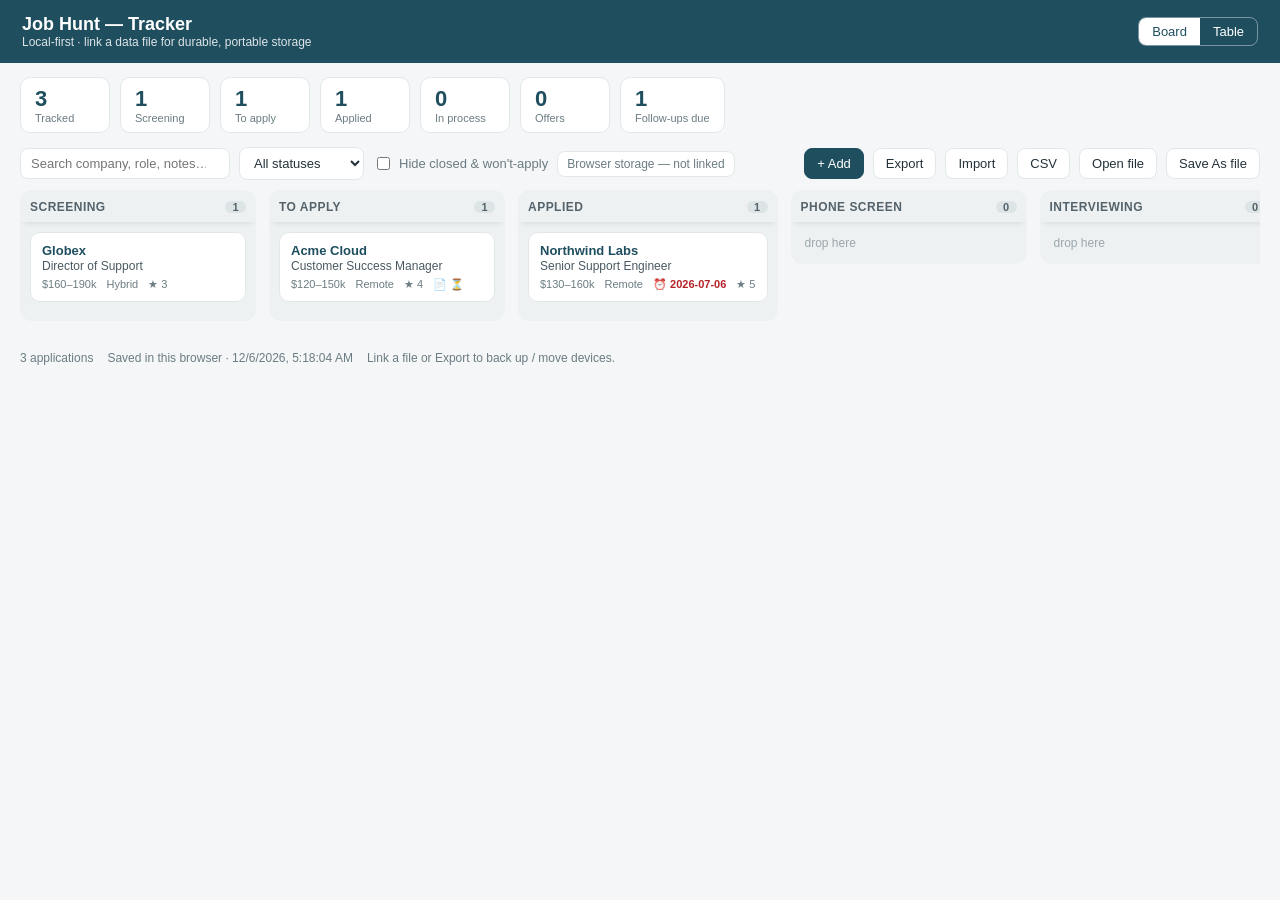
==== app/index.html @ d4dd0da6 "Job Hunt HQ v0.1.4 — local-first job-hunt system for Claude Cowork Tracker app (kanban board + local" ====
<!DOCTYPE html>
<html lang="en">
<head>
<meta charset="UTF-8">
<meta name="viewport" content="width=device-width, initial-scale=1.0">
<title>Job Hunt — Tracker</title>
<style>
:root{
  --ink:#1F4E5F;--ink2:#2c7a93;--bg:#f4f6f7;--card:#fff;--line:#e2e8ea;
  --muted:#6b7c82;--text:#23323a;--gold:#c79a3a;
}
*{box-sizing:border-box}
body{margin:0;font-family:-apple-system,BlinkMacSystemFont,"Segoe UI",Arial,sans-serif;background:var(--bg);color:var(--text)}
header{background:var(--ink);color:#fff;padding:14px 22px;display:flex;justify-content:space-between;align-items:center;flex-wrap:wrap;gap:10px}
header h1{margin:0;font-size:18px}
header .sub{opacity:.85;font-size:12px}
.seg{display:inline-flex;border:1px solid rgba(255,255,255,.4);border-radius:8px;overflow:hidden}
.seg button{border:0;background:transparent;color:#fff;padding:6px 13px;font-size:13px;cursor:pointer}
.seg button.on{background:#fff;color:var(--ink)}
.wrap{padding:14px 20px 60px}
.kpis{display:flex;gap:10px;flex-wrap:wrap;margin-bottom:14px}
.kpi{background:var(--card);border:1px solid var(--line);border-radius:10px;padding:8px 14px;min-width:90px}
.kpi .n{font-size:22px;font-weight:700;color:var(--ink)} .kpi .l{font-size:11px;color:var(--muted)}
.controls{display:flex;gap:9px;flex-wrap:wrap;align-items:center;margin-bottom:10px}
.controls input,.controls select{padding:7px 10px;border:1px solid var(--line);border-radius:8px;font-size:13px;background:#fff;color:var(--text)}
.controls input[type=search]{min-width:210px}
.btn{padding:7px 12px;border:1px solid var(--line);border-radius:8px;background:#fff;color:var(--text);font-size:13px;cursor:pointer}
.btn:hover{border-color:var(--ink2);color:var(--ink2)}
.btn.primary{background:var(--ink);border-color:var(--ink);color:#fff}
.btn.primary:hover{background:var(--ink2);color:#fff}
.chk{font-size:13px;color:var(--muted);display:flex;align-items:center;gap:6px;cursor:pointer}
.spacer{flex:1}


 

.board{display:flex;gap:13px;overflow-x:auto;padding-bottom:8px;align-items:flex-start}
.col{background:#eef1f2;border-radius:12px;padding:10px;min-width:236px;max-width:260px;flex:0 0 auto;max-height:74vh;overflow-y:auto;transition:background .12s}
.col.over{background:#d7e6ec;outline:2px dashed var(--ink2)}
.col h2{margin:-10px -10px 10px;padding:10px 10px 8px;font-size:12px;text-transform:uppercase;letter-spacing:.04em;color:#54636b;display:flex;justify-content:space-between;align-items:center;position:sticky;top:-10px;z-index:5;background:inherit;border-radius:12px 12px 0 0;box-shadow:0 4px 6px -4px rgba(20,30,35,.15)}
.col h2 .ct{background:#dde4e6;border-radius:10px;padding:0 7px;font-size:11px}
.cardx{background:#fff;border:1px solid var(--line);border-radius:10px;margin-bottom:9px;overflow:hidden;cursor:grab}
.cardx[open]{cursor:default}
.cardx>summary{list-style:none;padding:10px 11px}
.cardx>summary::-webkit-details-marker{display:none}
.cardx .co{font-size:13px;font-weight:700;color:var(--ink)}
.cardx .ro{font-size:12px;color:#4a5a62;margin-top:1px}
.cardx .meta{font-size:11px;color:var(--muted);margin-top:5px;display:flex;flex-wrap:wrap;gap:4px 10px}
.cardx .body{padding:0 11px 11px;border-top:1px dashed var(--line);font-size:12px;color:#4a5660}
.cardx .body p{margin:8px 0}
.cardx.drag{opacity:.4}
.due{color:#b4232a;font-weight:700}
.pill{display:inline-block;padding:1px 8px;border-radius:99px;font-size:10px;font-weight:700;white-space:nowrap}
.rowbtns{display:flex;gap:6px;margin-top:8px;flex-wrap:wrap}
a.btnlink,.minibtn{display:inline-block;font-size:12px;color:var(--ink2);text-decoration:none;border:1px solid var(--line);border-radius:7px;padding:4px 9px;cursor:pointer;background:#fff}
.minibtn:hover,a.btnlink:hover{border-color:var(--ink2)}
.docs{display:flex;gap:6px;margin-top:7px;flex-wrap:wrap;border-top:1px dashed var(--line);padding-top:8px}
.minibtn.gen{border-color:#bfe0c8;color:#137a37}
.minibtn.gen:hover{background:#f1faf3;border-color:#137a37}
.docrow{display:flex;gap:8px;flex-wrap:wrap;align-items:center;margin-bottom:8px}
.docstat{font-size:11px;margin-top:7px;border-top:1px dashed var(--line);padding-top:8px;color:var(--muted);display:flex;align-items:center;gap:6px;flex-wrap:wrap}
.docstat.warn{color:#8a6d1f}
.docstat.ok{border-top:0;padding-top:2px;margin-top:2px;color:#137a37}
.docnote{font-size:12px;color:var(--muted)}
.reqchip{font-size:11px;color:#8a6d1f;background:#fff7e6;border:1px solid #f0d9a8;border-radius:7px;padding:4px 9px;font-weight:700}
table{width:100%;border-collapse:collapse;font-size:13px;background:#fff;border-radius:10px;overflow:hidden}
th,td{text-align:left;padding:9px 11px;border-bottom:1px solid var(--line);vertical-align:top}
th{color:var(--muted);font-size:11px;text-transform:uppercase;letter-spacing:.03em;cursor:pointer;user-select:none}
td .notes{max-width:320px;color:#52606a}
tr.clickable:hover{background:#f7fafb;cursor:pointer}
.hidden{display:none}
footer{color:var(--muted);font-size:12px;margin-top:22px;display:flex;gap:14px;flex-wrap:wrap}
/* modal */
.modal{position:fixed;inset:0;background:rgba(20,30,35,.45);display:none;align-items:flex-start;justify-content:center;padding:30px 16px;overflow-y:auto;z-index:50}
.modal.show{display:flex}
.sheet{background:#fff;border-radius:14px;width:100%;max-width:560px;padding:20px 22px;box-shadow:0 20px 60px rgba(0,0,0,.25)}
.sheet h2{margin:0 0 14px;font-size:17px;color:var(--ink)}
.grid{display:grid;grid-template-columns:1fr 1fr;gap:11px}
.field{display:flex;flex-direction:column;gap:4px}
.field.full{grid-column:1 / -1}
.field label{font-size:11px;text-transform:uppercase;letter-spacing:.03em;color:var(--muted)}
.field input,.field select,.field textarea{padding:8px 10px;border:1px solid var(--line);border-radius:8px;font-size:13px;font-family:inherit;background:#fff;color:var(--text)}
.field textarea{min-height:80px;resize:vertical}
.sheet .foot{display:flex;justify-content:space-between;align-items:center;margin-top:18px}
.danger{color:#b4232a;border-color:#e3b4b7}
.danger:hover{background:#fdf0f1;border-color:#b4232a;color:#b4232a}
.filechip{font-size:12px;color:var(--muted);padding:5px 9px;border:1px solid var(--line);border-radius:8px;background:#fff;white-space:nowrap}
.filechip.ok{color:#137a37;border-color:#bfe0c8;background:#f1faf3}
.filechip.warn{color:#8a6d1f;border-color:#f0d9a8;background:#fff7e6}
#toast{position:fixed;left:50%;bottom:24px;transform:translateX(-50%) translateY(20px);background:var(--ink);color:#fff;padding:10px 16px;border-radius:10px;font-size:13px;opacity:0;pointer-events:none;transition:.25s;z-index:80;max-width:80vw;text-align:center}
#toast.show{opacity:1;transform:translateX(-50%) translateY(0)}
</style>
</head>
<body>
<header>
  <div><h1>Job Hunt — Tracker</h1><div class="sub">Local-first · link a data file for durable, portable storage</div></div>
  <div style="display:flex;gap:10px;align-items:center">
    <div class="seg"><button id="vb" class="on" onclick="setView('board')">Board</button><button id="vt" onclick="setView('table')">Table</button></div>
  </div>
</header>
<div class="wrap">
  <div class="kpis" id="kpis"></div>
  <div class="controls">
    <input type="search" id="q" placeholder="Search company, role, notes…" oninput="render()">
    <select id="sf" onchange="render()"><option value="">All statuses</option></select>
    <label class="chk"><input type="checkbox" id="sc" onchange="render()"> Hide closed &amp; won't-apply</label>
    <span id="filestat" class="filechip">Browser storage</span>
    <span class="spacer"></span>
    <button class="btn" id="btnGen" style="display:none" onclick="genDocs()" title="Opens Claude — press ▶ in the Job Docs artifact to run the generator">⚡ Generate docs</button>
    <button class="btn primary" onclick="openEdit(null)">+ Add</button>
    <button class="btn" onclick="exportJSON()">Export</button>
    <button class="btn" onclick="document.getElementById('imp').click()">Import</button>
    <button class="btn" onclick="exportCSV()">CSV</button>
    <button class="btn" id="btnOpen" onclick="linkOpen()" style="display:none">Open file</button>
    <button class="btn" id="btnSaveAs" onclick="linkNew()" style="display:none">Save As file</button>
    <button class="btn" id="btnUnlink" onclick="unlinkFile()" style="display:none">Unlink</button>
    <button class="btn primary" id="btnReconnect" onclick="reconnect()" style="display:none">Reconnect</button>
    <input type="file" id="imp" accept="application/json" class="hidden" onchange="importJSON(event)">
  </div>
  <div id="board" class="board"></div>
  <div id="table" class="hidden"></div>
  <footer id="foot"></footer>
</div>

<div class="modal" id="modal">
  <div class="sheet">
    <h2 id="mtitle">Edit application</h2>
    <div class="grid">
      <div class="field"><label>Company *</label><input id="f_company"></div>
      <div class="field"><label>Role / Title</label><input id="f_role"></div>
      <div class="field"><label>Status</label><select id="f_status"></select></div>
      <div class="field"><label>Arrangement</label><select id="f_arrangement"><option>Remote</option><option>Hybrid</option><option>Onsite</option><option value=""></option></select></div>
      <div class="field"><label>Location</label><input id="f_location"></div>
      <div class="field"><label>Salary range</label><input id="f_salary"></div>
      <div class="field"><label>Excitement (1–5)</label><select id="f_excitement"><option value=""></option><option>1</option><option>2</option><option>3</option><option>4</option><option>5</option></select></div>
      <div class="field"><label>Date applied</label><input id="f_dateApplied" type="date"></div>
      <div class="field"><label>Next follow-up</label><input id="f_nextFollowup" type="date"></div>
      <div class="field"><label>Last contact</label><input id="f_lastContact" type="date"></div>
      <div class="field"><label>Contact / recruiter</label><input id="f_contact"></div>
      <div class="field"><label>Resume version</label><input id="f_resumeVersion"></div>
      <div class="field"><label>Cover letter?</label><select id="f_coverLetter"><option value=""></option><option>Yes</option><option>No</option><option>N/A</option></select></div>
      <div class="field"><label>Source</label><input id="f_source"></div>
      <div class="field full"><label>Posting URL</label><input id="f_url" placeholder="https://…"></div>
      <div class="field full"><label>Notes</label><textarea id="f_notes"></textarea></div>
      <div class="field full"><label>Documents</label>
        <div class="docrow" id="docctrl"></div>
        <input id="f_resumeLink" placeholder="Résumé link or file path (optional)">
        <input id="f_coverLink" placeholder="Cover letter link or file path (optional)" style="margin-top:8px">
      </div>
    </div>
    <div class="foot">
      <button class="btn danger" id="delbtn" onclick="deleteCurrent()">Delete</button>
      <div style="display:flex;gap:8px">
        <button class="btn" onclick="closeEdit()">Cancel</button>
        <button class="btn primary" onclick="saveEdit()">Save</button>
      </div>
    </div>
  </div>
</div>

<script>
const SEED = [
  {
    "id": "demo-1",
    "company": "Acme Cloud",
    "role": "Customer Success Manager",
    "location": "Remote (US)",
    "arrangement": "Remote",
    "url": "https://example.com/jobs/acme-csm",
    "salary": "$120–150k",
    "excitement": "4",
    "status": "To Apply",
    "dateApplied": "",
    "nextFollowup": "",
    "lastContact": "",
    "contact": "",
    "source": "Demo data",
    "resumeVersion": "",
    "coverLetter": "",
    "notes": "Demo row — edit or delete me. Add your own with + Add."
  },
  {
    "id": "demo-2",
    "company": "Northwind Labs",
    "role": "Senior Support Engineer",
    "location": "Remote (US)",
    "arrangement": "Remote",
    "url": "https://example.com/jobs/northwind-sse",
    "salary": "$130–160k",
    "excitement": "5",
    "status": "Applied",
    "dateApplied": "2026-06-25",
    "nextFollowup": "2026-07-06",
    "lastContact": "2026-06-25",
    "contact": "recruiting@example.com",
    "source": "Demo data",
    "resumeVersion": "v2",
    "coverLetter": "Yes",
    "notes": "Demo row — shows how an applied role looks."
  },
  {
    "id": "demo-3",
    "company": "Globex",
    "role": "Director of Support",
    "location": "Hybrid — Denver, CO",
    "arrangement": "Hybrid",
    "url": "https://example.com/jobs/globex-dos",
    "salary": "$160–190k",
    "excitement": "3",
    "status": "Screening",
    "dateApplied": "",
    "nextFollowup": "",
    "lastContact": "",
    "contact": "",
    "source": "Demo data",
    "resumeVersion": "",
    "coverLetter": "",
    "notes": "Demo row — new finds land in Screening."
  }
];
const KEY = 'jobhunt_v1';

const STAGES=[
 {key:'Screening',    match:['Screening','Researching'],            primary:'Screening'},
 {key:'To Apply',     match:['To Apply'],                           primary:'To Apply'},
 {key:'Applied',      match:['Applied'],                            primary:'Applied'},
 {key:'Phone Screen', match:['Phone Screen'],                       primary:'Phone Screen'},
 {key:'Interviewing', match:['Interviewing','Take-home','Final Round'], primary:'Interviewing'},
 {key:'Offer',        match:['Offer','Accepted'],                   primary:'Offer'},
 {key:'Closed',       match:['Rejected','Withdrawn','Ghosted'],     primary:'Rejected', hide:true},
 {key:"Won't Apply",  match:["Won't Apply"],                        primary:"Won't Apply", hide:true},
];
const ALL_STATUSES=['Researching','Screening','To Apply','Applied','Phone Screen','Interviewing','Take-home','Final Round','Offer','Accepted','Rejected','Withdrawn','Ghosted',"Won't Apply"];
const PC={"Researching":"#9aa7ac","Screening":"#6f8b9b","To Apply":"#c79a3a","Applied":"#2c7a93","Phone Screen":"#3a86b0","Interviewing":"#1F4E5F","Take-home":"#5e60ce","Final Round":"#3a0ca3","Offer":"#2a9d4a","Accepted":"#137a37","Rejected":"#b4232a","Withdrawn":"#8d99ae","Ghosted":"#6b7c82","Won't Apply":"#8d99ae"};
const HIDDEN=['Rejected','Withdrawn','Ghosted',"Won't Apply"];
const today=new Date().toISOString().slice(0,10);

let state={apps:[]};
let view='board', sortKey=null, sortDir=1, editingId=null;

function uid(){return 'app-'+Date.now().toString(36)+Math.random().toString(36).slice(2,6);}
function load(){
  let raw=null; try{raw=localStorage.getItem(KEY);}catch(e){}
  if(raw){try{state.apps=JSON.parse(raw);}catch(e){state.apps=structuredClone(SEED);}}
  else{state.apps=structuredClone(SEED);}
  state.apps.forEach(a=>{if(!a.id)a.id=uid();});
}
function cacheLocal(){try{localStorage.setItem(KEY,JSON.stringify(state.apps));}catch(e){}}
function save(){cacheLocal();stamp();if(serverMode){persistServer();}else{persistFile();}}
function stamp(){const f=document.getElementById('foot');const n=state.apps.length;
  const where=serverMode?'Saved to data.json':usingFile&&fileHandle?('Saved to '+fileHandle.name):'Saved in this browser';
  const tip=serverMode?'Local server owns the file · rolling backups in backups/.':usingFile?'Backed by a file on disk.':'Link a file or Export to back up / move devices.';
  f.innerHTML=`<span>${n} applications</span><span>${where} · ${new Date().toLocaleString()}</span><span>${tip}</span>`;}

/* ---------- Local server sync (server.py) ----------
   When the app is served by server.py, the server owns data.json:
   reads on load, atomic writes on every change, rolling backups.
   Detected via /health; when absent (file://, GitHub Pages) the app
   falls back to the File System Access API / localStorage below. */
let serverMode=false, srvWriting=false, srvPending=false;
async function initServerSync(){
  try{
    const h=await fetch('health',{cache:'no-store'});if(!h.ok)return false;
    const hj=await h.json();if(!hj.ok)return false;
    const r=await fetch('data.json',{cache:'no-store'});if(!r.ok)return false;
    const data=await r.json();if(!Array.isArray(data))return false;
    serverMode=true;state.apps=data;state.apps.forEach(a=>{if(!a.id)a.id=uid();});
    cacheLocal();return true;
  }catch(e){return false;}
}
async function persistServer(){
  if(!serverMode)return;
  if(srvWriting){srvPending=true;return;}
  srvWriting=true;
  try{
    const r=await fetch('save',{method:'POST',headers:{'Content-Type':'application/json'},body:JSON.stringify(state.apps)});
    if(!r.ok)throw new Error('HTTP '+r.status);
  }catch(e){
    toast('⚠ Save to data.json failed — edits are cached in this browser only. Is the tracker server running?');
  }
  srvWriting=false;
  if(srvPending){srvPending=false;persistServer();}
}
function openExternal(url){
  if(serverMode){fetch('open?url='+encodeURIComponent(url)).catch(()=>window.open(url,'_blank'));}
  else{window.open(url,'_blank');}
}
/* In server mode (app-style window) send job links to the default browser. */
document.addEventListener('click',e=>{
  if(!serverMode)return;
  const a=e.target.closest('a[href^="http"]');
  if(!a)return;
  e.preventDefault();openExternal(a.href);
});

/* ---------- File System Access: durable, portable storage ---------- */
const supportsFS = 'showOpenFilePicker' in window;
const FT=[{description:'Tracker data (JSON)',accept:{'application/json':['.json']}}];
let fileHandle=null, usingFile=false, writing=false, pendingWrite=false, toastT=null;

function idb(){return new Promise((res,rej)=>{const r=indexedDB.open('jobhunt_fs',1);r.onupgradeneeded=()=>r.result.createObjectStore('kv');r.onsuccess=()=>res(r.result);r.onerror=()=>rej(r.error);});}
async function idbSet(k,v){const db=await idb();return new Promise((res,rej)=>{const t=db.transaction('kv','readwrite');t.objectStore('kv').put(v,k);t.oncomplete=()=>res();t.onerror=()=>rej(t.error);});}
async function idbGet(k){const db=await idb();return new Promise((res,rej)=>{const t=db.transaction('kv','readonly');const q=t.objectStore('kv').get(k);q.onsuccess=()=>res(q.result);q.onerror=()=>rej(q.error);});}
async function idbDel(k){const db=await idb();return new Promise((res)=>{const t=db.transaction('kv','readwrite');t.objectStore('kv').delete(k);t.oncomplete=()=>res();});}

function toast(msg,ms){let t=document.getElementById('toast');if(!t){t=document.createElement('div');t.id='toast';document.body.appendChild(t);}t.textContent=msg;t.className='show';clearTimeout(toastT);toastT=setTimeout(()=>t.className='',ms||2800);}

async function useHandle(h){fileHandle=h;usingFile=true;try{await idbSet('handle',h);}catch(e){}updateFileStatus();}
async function loadFromFile(){const f=await fileHandle.getFile();const txt=await f.text();
  if(txt.trim()){const data=JSON.parse(txt);if(Array.isArray(data)){state.apps=data;state.apps.forEach(a=>{if(!a.id)a.id=uid();});cacheLocal();}}
  stamp();updateFileStatus();}
async function writeToFile(){if(!fileHandle)return;const w=await fileHandle.createWritable();await w.write(JSON.stringify(state.apps,null,2));await w.close();stamp();updateFileStatus();}
async function persistFile(){if(!usingFile||!fileHandle)return;if(writing){pendingWrite=true;return;}writing=true;
  try{await writeToFile();}catch(e){usingFile=false;updateFileStatus();alert('Lost write access to the data file (permission may have been revoked). Switched to browser storage — use “Open file” to relink.');}
  writing=false;if(pendingWrite){pendingWrite=false;persistFile();}}

async function linkOpen(){try{const [h]=await window.showOpenFilePicker({types:FT,multiple:false});await useHandle(h);await loadFromFile();render();toast('Linked '+h.name+' — changes now save to this file.');}catch(e){if(e.name!=='AbortError')alert('Could not open file: '+e.message);}}
async function linkNew(){try{const h=await window.showSaveFilePicker({suggestedName:'job-tracker-data.json',types:FT});await useHandle(h);await writeToFile();render();toast('Created '+h.name+' — changes now save to this file.');}catch(e){if(e.name!=='AbortError')alert('Could not create file: '+e.message);}}
async function unlinkFile(){const n=fileHandle&&fileHandle.name;usingFile=false;fileHandle=null;try{await idbDel('handle');}catch(e){}updateFileStatus();stamp();toast((n||'File')+' unlinked — now using browser storage.');}
async function reconnect(){if(!fileHandle)return;let p='denied';try{p=await fileHandle.requestPermission({mode:'readwrite'});}catch(e){}
  if(p==='granted'){usingFile=true;try{await loadFromFile();render();toast('Reconnected '+fileHandle.name+'.');}catch(e){usingFile=false;}updateFileStatus();}
  else{alert('Permission denied — staying on browser storage.');}}

function updateFileStatus(mode){
  const chip=document.getElementById('filestat');if(!chip)return;
  const bOpen=document.getElementById('btnOpen'),bSave=document.getElementById('btnSaveAs'),bRe=document.getElementById('btnReconnect'),bUn=document.getElementById('btnUnlink');
  if(serverMode){chip.textContent='🖥 data.json · server-synced';chip.className='filechip ok';
    bOpen.style.display='none';bSave.style.display='none';bRe.style.display='none';bUn.style.display='none';return;}
  if(supportsFS){bOpen.style.display='';bSave.style.display='';}
  bRe.style.display='none';bUn.style.display='none';
  if(!supportsFS){chip.textContent='Browser storage (this browser only)';chip.className='filechip';return;}
  if(usingFile&&fileHandle){chip.textContent='📄 '+fileHandle.name+' · file-synced';chip.className='filechip ok';bUn.style.display='';}
  else if(mode==='needs'&&fileHandle){chip.textContent='📄 '+fileHandle.name+' · needs reconnect';chip.className='filechip warn';bRe.style.display='';bRe.textContent='Reconnect '+fileHandle.name;}
  else{chip.textContent='Browser storage — not linked';chip.className='filechip';}
}
async function initFileSync(){
  if(!supportsFS){updateFileStatus();return;}
  let h=null;try{h=await idbGet('handle');}catch(e){}
  if(!h){updateFileStatus();return;}
  fileHandle=h;
  let perm='prompt';try{perm=await h.queryPermission({mode:'readwrite'});}catch(e){}
  if(perm==='granted'){usingFile=true;try{await loadFromFile();render();}catch(e){usingFile=false;}updateFileStatus();}
  else{updateFileStatus('needs');}
}

function esc(s){return (s||'').replace(/[&<>"]/g,c=>({"&":"&amp;","<":"&lt;",">":"&gt;","\"":"&quot;"}[c]));}
function pill(s){const c=PC[s]||'#9aa7ac';return `<span class="pill" style="background:${c}22;color:${c}">${esc(s)}</span>`;}
function stageOf(s){for(const st of STAGES){if(st.match.includes(s))return st.key;}return 'Screening';}
function dueClass(d){return d&&d<=today?'due':'';}

function setView(v){view=v;document.getElementById('vb').classList.toggle('on',v==='board');document.getElementById('vt').classList.toggle('on',v==='table');
  document.getElementById('board').classList.toggle('hidden',v!=='board');document.getElementById('table').classList.toggle('hidden',v!=='table');render();}

function initFilters(){const sel=document.getElementById('sf');const cur=sel.value;
  sel.innerHTML='<option value="">All statuses</option>'+ALL_STATUSES.map(s=>`<option ${s===cur?'selected':''}>${s}</option>`).join('');}

function visible(list){const q=document.getElementById('q').value.toLowerCase();const sf=document.getElementById('sf').value;const hide=document.getElementById('sc').checked;
  return list.filter(a=>{
    if(hide&&HIDDEN.includes(a.status))return false;
    if(sf&&a.status!==sf)return false;
    if(q&&!(`${a.company} ${a.role} ${a.notes}`.toLowerCase().includes(q)))return false;
    return true;});}

function kpis(list){const c=s=>list.filter(a=>a.status===s).length;
  const screening=c('Screening')+c('Researching');
  const toapply=c('To Apply');
  const applied=['Applied','Phone Screen','Interviewing','Take-home','Final Round','Offer','Accepted'].reduce((n,s)=>n+c(s),0);
  const inproc=c('Phone Screen')+c('Interviewing')+c('Take-home')+c('Final Round');
  const offers=c('Offer')+c('Accepted');
  const due=list.filter(a=>a.nextFollowup&&a.nextFollowup<=today&&!HIDDEN.includes(a.status)&&a.status!=='Accepted').length;
  const k=[['Tracked',list.length],['Screening',screening],['To apply',toapply],['Applied',applied],['In process',inproc],['Offers',offers],['Follow-ups due',due]];
  document.getElementById('kpis').innerHTML=k.map(x=>`<div class="kpi"><div class="n">${x[1]}</div><div class="l">${x[0]}</div></div>`).join('');}


function card(a){
  const link=a.url&&a.url.startsWith('http')?`<a class="btnlink" href="${esc(a.url)}" target="_blank" rel="noopener">Open posting ↗</a>`:'';
  return `<details class="cardx" draggable="true" data-id="${a.id}">
    <summary>
      <div class="co">${esc(a.company)}</div>
      <div class="ro">${esc(a.role)}</div>
      <div class="meta">${a.salary?`<span>${esc(a.salary)}</span>`:''}${a.arrangement?`<span>${esc(a.arrangement)}</span>`:''}${a.nextFollowup?`<span class="${dueClass(a.nextFollowup)}">⏰ ${esc(a.nextFollowup)}</span>`:''}${a.excitement?`<span>★ ${esc(a.excitement)}</span>`:''}${docBadge(a)}</div>
    </summary>
    <div class="body">
      <p>${pill(a.status)}${a.dateApplied?` · applied ${esc(a.dateApplied)}`:''}${a.source?` · ${esc(a.source)}`:''}</p>
      ${a.notes?`<p>${esc(cleanNotes(a.notes))}</p>`:''}
      <div class="rowbtns">${link}<span class="minibtn" onclick="openEdit('${a.id}')">Edit</span></div>
      ${docsSection(a)}
    </div>
  </details>`;}

function renderBoard(list){const hide=document.getElementById('sc').checked;
  const stages=STAGES.filter(s=>!(s.hide&&hide));
  document.getElementById('board').innerHTML=stages.map(s=>{
    const items=list.filter(a=>stageOf(a.status)===s.key);
    return `<div class="col" data-col="${esc(s.key)}"><h2>${esc(s.key)}<span class="ct">${items.length}</span></h2>${items.map(card).join('')||'<div style="font-size:12px;color:#9aa7ac;padding:4px">drop here</div>'}</div>`;
  }).join('');
  wireDnD();}

function wireDnD(){
  document.querySelectorAll('.cardx').forEach(el=>{
    el.addEventListener('dragstart',e=>{e.dataTransfer.setData('text/plain',el.dataset.id);el.classList.add('drag');});
    el.addEventListener('dragend',()=>el.classList.remove('drag'));
  });
  document.querySelectorAll('.col').forEach(col=>{
    col.addEventListener('dragover',e=>{e.preventDefault();col.classList.add('over');});
    col.addEventListener('dragleave',()=>col.classList.remove('over'));
    col.addEventListener('drop',e=>{e.preventDefault();col.classList.remove('over');
      const id=e.dataTransfer.getData('text/plain');const st=STAGES.find(x=>x.key===col.dataset.col);
      const a=state.apps.find(x=>x.id===id);
      if(a&&st&&stageOf(a.status)!==st.key){a.status=st.primary;save();render();}
    });
  });}

function renderTable(list){
  let items=visible(list);
  if(sortKey){items=items.slice().sort((a,b)=>(((a[sortKey]||'')+'').toLowerCase()<((b[sortKey]||'')+'').toLowerCase()?-1:1)*sortDir);}
  const cols=[['company','Company'],['role','Role'],['status','Status'],['arrangement','Setup'],['salary','Salary'],['excitement','★'],['nextFollowup','Follow-up'],['dateApplied','Applied'],['source','Source']];
  let h='<table><thead><tr>'+cols.map(c=>`<th onclick="sortBy('${c[0]}')">${c[1]}${sortKey===c[0]?(sortDir>0?' ▲':' ▼'):''}</th>`).join('')+'<th>Notes</th></tr></thead><tbody>';
  items.forEach(a=>{
    h+=`<tr class="clickable" onclick="openEdit('${a.id}')">`+
       `<td><strong>${esc(a.company)}</strong></td><td>${esc(a.role)}</td><td>${pill(a.status)}</td>`+
       `<td>${esc(a.arrangement)}</td><td>${esc(a.salary)}</td><td>${esc(a.excitement)}</td>`+
       `<td class="${dueClass(a.nextFollowup)}">${esc(a.nextFollowup)}</td><td>${esc(a.dateApplied)}</td><td>${esc(a.source)}</td>`+
       `<td class="notes">${esc((a.notes||'').slice(0,140))}</td></tr>`;
  });
  h+='</tbody></table>';
  document.getElementById('table').innerHTML=h;}

function sortBy(k){if(sortKey===k)sortDir*=-1;else{sortKey=k;sortDir=1;}render();}

function render(){
  const list=visible(state.apps);
  kpis(state.apps);
  updateGenBtn();
  if(view==='board')renderBoard(list); else renderTable(state.apps);
}
function queuedDocs(){return state.apps.filter(a=>a.status==='To Apply'&&!hasDocs(a)&&!docMarkers(a).skip);}
function updateGenBtn(){const b=document.getElementById('btnGen');if(!b)return;
  const n=queuedDocs().length;
  b.style.display=(serverMode&&n>0)?'':'none';
  b.textContent='⚡ Generate docs ('+n+')';}
function genDocs(){
  fetch('claude').then(r=>r.json())
    .then(j=>{toast(j.ok?'Claude is in front → open “Job Docs — Generate Now” in the Artifacts panel and press ▶':'⚠ '+(j.error||'Could not open Claude'),9000);})
    .catch(()=>toast('⚠ Could not reach the tracker server.',5000));}

/* ---------- documents (written by Claude, surfaced here) ---------- */
/* The app does not generate anything. The hourly generator (Claude) writes
   drafts into this app's data (resumeMD/coverMD) plus .docx files in
   Resume/Tailored + Cover Letters/Tailored, and stamps the outcome into
   notes as [docs: generated …] or [docs: skipped … — reason]. The cards
   surface that state below. */
function hasDocs(a){return !!(a.resumeMD||a.coverMD||a.resumeLink||a.coverLink);}
function docMarkers(a){const n=a.notes||'';
  return {gen:/\[docs: generated (\d{4}-\d{2}-\d{2})/.exec(n),
          skip:/\[docs: skipped (\d{4}-\d{2}-\d{2})\s*[—–-]+\s*([^\]]*)\]/.exec(n)};}
function cleanNotes(n){return (n||'').replace(/\s*\[docs:[^\]]*\]/g,'').trim();}
function docBadge(a){
  if(hasDocs(a))return '<span style="color:#137a37" title="Drafts ready — review before sending">📄 ✓</span>';
  const m=docMarkers(a);
  if(m.skip)return '<span style="color:#8a6d1f" title="Doc generation skipped — expand card for the reason">📄 ⚠</span>';
  if(a.status==='To Apply')return '<span title="Docs queued — press Generate in Cowork (or ask Claude)">📄 ⏳</span>';
  return '';}
function docsSection(a){
  const m=docMarkers(a);
  if(hasDocs(a)){
    const note=m.gen?`<div class="docstat ok">✓ Drafts generated ${esc(m.gen[1])} — review before sending</div>`:'';
    return `<div class="docs">${docLinks(a)}</div>${note}`;}
  if(m.skip)return `<div class="docstat warn">⚠ Docs skipped ${esc(m.skip[1])} — ${esc(m.skip[2]||'see notes')}<span class="minibtn" onclick="retryDocs('${a.id}')">Retry</span></div>`;
  if(a.status==='To Apply')return `<div class="docstat">⏳ Docs queued — press “Generate” in Cowork (or ask Claude in chat)</div>`;
  return '';}
function retryDocs(id){const a=state.apps.find(x=>x.id===id);if(!a)return;
  a.notes=cleanNotes(a.notes);
  save();render();toast('Retry queued — press Generate in Cowork to regenerate docs for '+a.company+'.');}
function docLinks(a){return docLink(a,'resume')+docLink(a,'cover');}
function docLink(a,which){
  const ext=which==='resume'?a.resumeLink:a.coverLink;
  const md=which==='resume'?a.resumeMD:a.coverMD;
  const label=which==='resume'?'📄 Résumé':'✉ Cover letter';
  if(md){let h=`<span class="minibtn" onclick="openDoc('${a.id}','${which}')" title="View Claude-written draft">${label}</span>`;
    if(serverMode)h+=`<span class="minibtn" onclick="revealDoc('${a.id}','${which}')" title="Show the .docx in your file manager — drag it straight into the application">📂</span>`;
    else h+=`<span class="minibtn" onclick="downloadDoc('${a.id}','${which}')" title="Download .md">⬇</span>`;
    return h;}
  if(ext)return `<a class="btnlink" href="${esc(ext)}" target="_blank" rel="noopener">${label} ↗</a>`;
  return '';
}
function revealDoc(id,which){const a=state.apps.find(x=>x.id===id);if(!a)return;
  const kind=which==='resume'?'Resume':'Cover Letter';
  const folder=which==='resume'?'Resume/Tailored':'Cover Letters/Tailored';
  const name=((a.company||'')+' - '+(a.role||'')+' - '+kind+'.docx').replace(/[\/:]/g,'');
  fetch('reveal?path='+encodeURIComponent(folder+'/'+name))
    .then(r=>r.json())
    .then(j=>{if(!j.ok)toast('⚠ '+(j.error||'Could not reveal file'));else if(j.note)toast(j.note);})
    .catch(()=>toast('⚠ Could not reach the tracker server.'));
}
function mdToHtml(md){
  const lines=(md||'').split('\n');let html='',inUl=false;
  const inline=s=>esc(s).replace(/\*\*(.+?)\*\*/g,'<strong>$1</strong>');
  const closeUl=()=>{if(inUl){html+='</ul>';inUl=false;}};
  for(const raw of lines){const l=raw.trim();
    if(!l){closeUl();continue;}
    if(l.startsWith('### ')){closeUl();html+='<h3>'+inline(l.slice(4))+'</h3>';}
    else if(l.startsWith('## ')){closeUl();html+='<h2>'+inline(l.slice(3))+'</h2>';}
    else if(l.startsWith('# ')){closeUl();html+='<h1>'+inline(l.slice(2))+'</h1>';}
    else if(l.startsWith('> ')){closeUl();html+='<p class="muted">'+inline(l.slice(2))+'</p>';}
    else if(l.startsWith('- ')){if(!inUl){html+='<ul>';inUl=true;}html+='<li>'+inline(l.slice(2))+'</li>';}
    else{closeUl();html+='<p>'+inline(l)+'</p>';}}
  closeUl();return html;
}
function openDoc(id,which){const a=state.apps.find(x=>x.id===id);if(!a)return;
  const md=which==='resume'?a.resumeMD:a.coverMD;
  const ext=which==='resume'?a.resumeLink:a.coverLink;
  if(!md){if(ext){openExternal(ext);return;}alert('No '+which+' yet — flag it and ask Claude to generate.');return;}
  const title=(which==='resume'?'Résumé':'Cover letter')+' — '+a.company;
  const w=window.open('','_blank');if(!w){alert('Pop-up blocked — allow pop-ups to view documents.');return;}
  w.document.write('<!doctype html><html><head><meta charset="utf-8"><title>'+esc(title)+'</title>'+
   '<style>body{font-family:Georgia,"Times New Roman",serif;max-width:740px;margin:40px auto;padding:0 24px;color:#222;line-height:1.5}'+
   'h1{font-size:24px;margin:0 0 2px}h2{font-size:15px;text-transform:uppercase;letter-spacing:.04em;border-bottom:1px solid #ccc;padding-bottom:3px;margin:20px 0 8px;color:#1F4E5F}'+
   'h3{font-size:14px;margin:12px 0 2px}ul{margin:4px 0 10px;padding-left:20px}li{margin:3px 0}p{margin:6px 0}.muted{color:#777;font-style:italic}'+
   '.bar{position:fixed;top:0;left:0;right:0;background:#1F4E5F;color:#fff;padding:8px 16px;font-family:system-ui,sans-serif;font-size:13px;display:flex;gap:12px;align-items:center}'+
   '.bar button{background:#fff;color:#1F4E5F;border:0;border-radius:6px;padding:5px 12px;cursor:pointer}@media print{.bar{display:none}body{margin:0}}</style></head>'+
   '<body><div class="bar">Claude-written draft — review before sending. <button onclick="window.print()">Print / Save as PDF</button></div>'+
   '<div style="height:34px"></div>'+mdToHtml(md)+'</body></html>');
  w.document.close();
}
function downloadDoc(id,which){const a=state.apps.find(x=>x.id===id);if(!a)return;
  const md=which==='resume'?a.resumeMD:a.coverMD;if(!md){alert('Nothing to download yet.');return;}
  const safe=(a.company+' - '+(which==='resume'?'Resume':'Cover Letter')).replace(/[^\w .-]/g,'');
  download(safe+'.md',md,'text/markdown');}
function renderDocCtrl(){
  const el=document.getElementById('docctrl');if(!el)return;
  const a=editingId?(state.apps.find(x=>x.id===editingId)||{}):{};
  let h='';
  if(a.resumeMD||a.resumeLink)h+='<a class="btnlink" onclick="openDoc(\''+editingId+'\',\'resume\')">📄 View résumé</a>';
  if(a.coverMD||a.coverLink)h+='<a class="btnlink" onclick="openDoc(\''+editingId+'\',\'cover\')">✉ View cover letter</a>';
  if(!h)h='<span class="docnote">No documents yet — ask Claude in chat to generate them for this role.</span>';
  el.innerHTML=h;
}

/* ---------- edit modal ---------- */
function fillStatusSelect(){document.getElementById('f_status').innerHTML=ALL_STATUSES.map(s=>`<option>${s}</option>`).join('');}
function openEdit(id){
  editingId=id;
  const a=id?state.apps.find(x=>x.id===id):{};
  document.getElementById('mtitle').textContent=id?'Edit application':'Add application';
  document.getElementById('delbtn').style.display=id?'inline-block':'none';
  const g=k=>document.getElementById('f_'+k);
  ['company','role','location','salary','dateApplied','nextFollowup','lastContact','contact','resumeVersion','source','url','notes','resumeLink','coverLink'].forEach(k=>g(k).value=a[k]||'');
  g('status').value=a.status||'Screening';
  g('arrangement').value=a.arrangement||'Remote';
  g('excitement').value=a.excitement||'';
  g('coverLetter').value=a.coverLetter||'';
  document.getElementById('modal').classList.add('show');
  renderDocCtrl();
}
function closeEdit(){document.getElementById('modal').classList.remove('show');editingId=null;}
function persistForm(){
  const g=k=>document.getElementById('f_'+k).value.trim();
  const company=g('company');
  if(!company){alert('Company is required.');return null;}
  const data={company,role:g('role'),status:g('status'),arrangement:g('arrangement'),location:g('location'),
    salary:g('salary'),excitement:g('excitement'),dateApplied:g('dateApplied'),nextFollowup:g('nextFollowup'),
    lastContact:g('lastContact'),contact:g('contact'),resumeVersion:g('resumeVersion'),coverLetter:g('coverLetter'),
    source:g('source'),url:g('url'),notes:g('notes'),resumeLink:g('resumeLink'),coverLink:g('coverLink')};
  if(editingId){Object.assign(state.apps.find(x=>x.id===editingId),data);}
  else{data.id=uid();state.apps.unshift(data);editingId=data.id;}
  save();return editingId;
}
function saveEdit(){if(persistForm()){closeEdit();render();}}
function deleteCurrent(){if(!editingId)return;const a=state.apps.find(x=>x.id===editingId);
  if(confirm(`Delete ${a.company} — ${a.role||''}? This can't be undone.`)){state.apps=state.apps.filter(x=>x.id!==editingId);save();closeEdit();render();}}

/* ---------- import / export ---------- */
function download(name,text,type){const b=new Blob([text],{type});const u=URL.createObjectURL(b);const x=document.createElement('a');x.href=u;x.download=name;x.click();URL.revokeObjectURL(u);}
function exportJSON(){download('job-tracker-data.json',JSON.stringify(state.apps,null,2),'application/json');}
function exportCSV(){
  const cols=['company','role','status','arrangement','location','salary','excitement','dateApplied','nextFollowup','lastContact','contact','resumeVersion','coverLetter','source','url','notes'];
  const q=s=>'"'+((s||'')+'').replace(/"/g,'""')+'"';
  const rows=[cols.join(',')].concat(state.apps.map(a=>cols.map(c=>q(a[c])).join(',')));
  download('job-tracker.csv',rows.join('\n'),'text/csv');
}
function importJSON(ev){const f=ev.target.files[0];if(!f)return;const r=new FileReader();
  r.onload=()=>{try{const data=JSON.parse(r.result);if(!Array.isArray(data))throw 0;
    if(confirm(`Import ${data.length} applications? This replaces your current ${state.apps.length}. (Export first if unsure.)`)){
      state.apps=data;state.apps.forEach(a=>{if(!a.id)a.id=uid();});save();render();}
  }catch(e){alert('That file is not valid tracker JSON.');}ev.target.value='';};
  r.readAsText(f);}

/* ---------- boot ---------- */
document.getElementById('modal').addEventListener('click',e=>{if(e.target.id==='modal')closeEdit();});
document.addEventListener('keydown',e=>{if(e.key==='Escape')closeEdit();});
fillStatusSelect();
load();
initFilters();
stamp();
render();
initServerSync().then(ok=>{
  if(ok){initFilters();stamp();render();updateFileStatus();}
  else{initFileSync();}
});
</script>
</body>
</html>
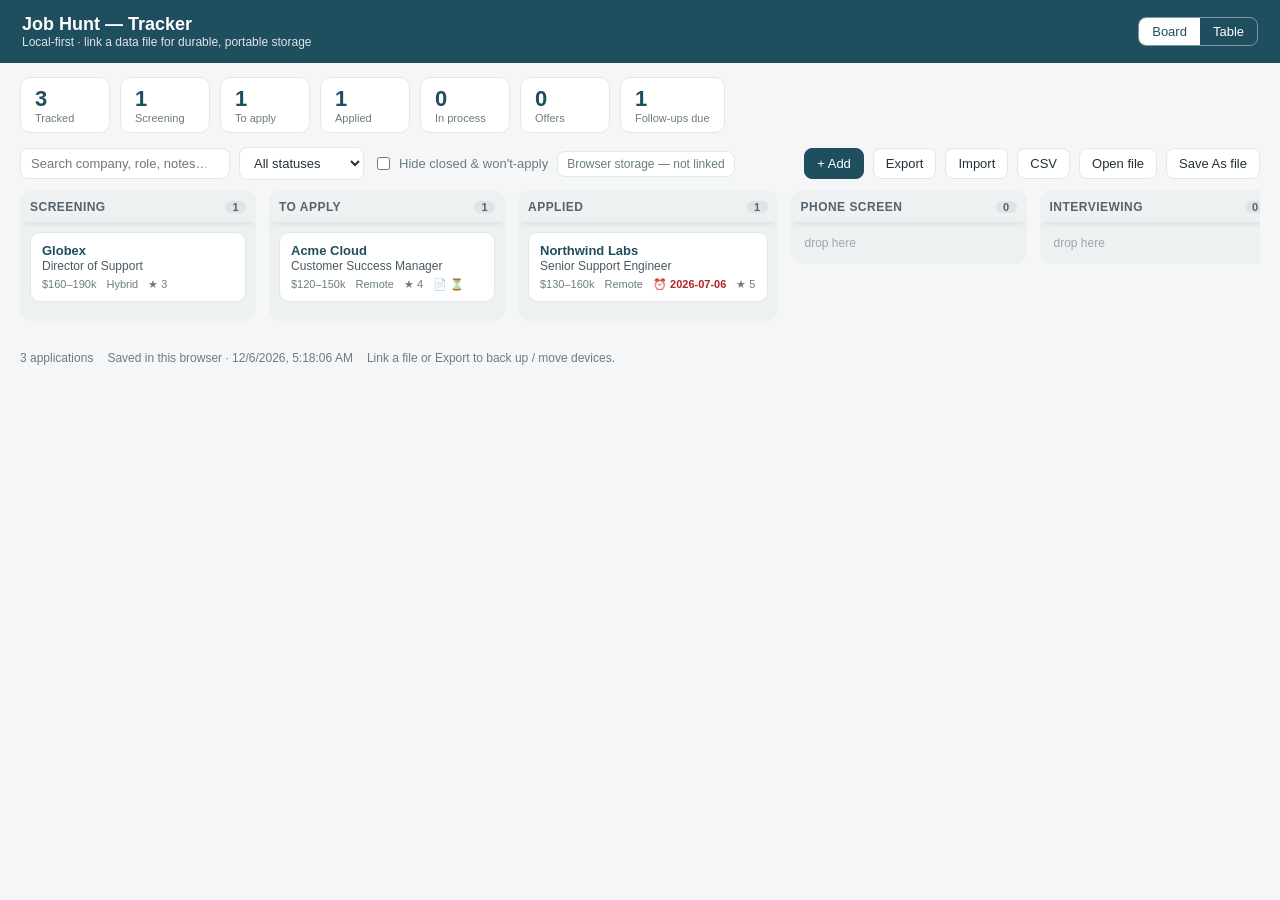
==== commit 3af2a530: "v0.1.5: fit scores, posting capture, positioning - job-scrub scores each role 0-100 vs the thesis; a" ====
--- a/app/index.html
+++ b/app/index.html
@@ -89,6 +89,7 @@
 .filechip.warn{color:#8a6d1f;border-color:#f0d9a8;background:#fff7e6}
 #toast{position:fixed;left:50%;bottom:24px;transform:translateX(-50%) translateY(20px);background:var(--ink);color:#fff;padding:10px 16px;border-radius:10px;font-size:13px;opacity:0;pointer-events:none;transition:.25s;z-index:80;max-width:80vw;text-align:center}
 #toast.show{opacity:1;transform:translateX(-50%) translateY(0)}
+.fitb{font-weight:600}.fit-hi{color:#2e8b57}.fit-mid{color:#c79a3a}.fit-lo{color:#9aa7ac}
 </style>
 </head>
 <body>
@@ -372,13 +373,14 @@
   document.getElementById('kpis').innerHTML=k.map(x=>`<div class="kpi"><div class="n">${x[1]}</div><div class="l">${x[0]}</div></div>`).join('');}
 
 
+function fitCls(v){const n=parseInt(v)||0;return n>=85?'fit-hi':n>=70?'fit-mid':'fit-lo';}
 function card(a){
   const link=a.url&&a.url.startsWith('http')?`<a class="btnlink" href="${esc(a.url)}" target="_blank" rel="noopener">Open posting ↗</a>`:'';
   return `<details class="cardx" draggable="true" data-id="${a.id}">
     <summary>
       <div class="co">${esc(a.company)}</div>
       <div class="ro">${esc(a.role)}</div>
-      <div class="meta">${a.salary?`<span>${esc(a.salary)}</span>`:''}${a.arrangement?`<span>${esc(a.arrangement)}</span>`:''}${a.nextFollowup?`<span class="${dueClass(a.nextFollowup)}">⏰ ${esc(a.nextFollowup)}</span>`:''}${a.excitement?`<span>★ ${esc(a.excitement)}</span>`:''}${docBadge(a)}</div>
+      <div class="meta">${a.salary?`<span>${esc(a.salary)}</span>`:''}${a.arrangement?`<span>${esc(a.arrangement)}</span>`:''}${a.nextFollowup?`<span class="${dueClass(a.nextFollowup)}">⏰ ${esc(a.nextFollowup)}</span>`:''}${a.fitScore?`<span class="fitb ${fitCls(a.fitScore)}">◎ ${esc(a.fitScore)}</span>`:''}${a.excitement?`<span>★ ${esc(a.excitement)}</span>`:''}${docBadge(a)}</div>
     </summary>
     <div class="body">
       <p>${pill(a.status)}${a.dateApplied?` · applied ${esc(a.dateApplied)}`:''}${a.source?` · ${esc(a.source)}`:''}</p>
@@ -392,6 +394,7 @@
   const stages=STAGES.filter(s=>!(s.hide&&hide));
   document.getElementById('board').innerHTML=stages.map(s=>{
     const items=list.filter(a=>stageOf(a.status)===s.key);
+    if(s.key==='Screening')items.sort((x,y)=>(parseInt(y.fitScore)||0)-(parseInt(x.fitScore)||0));
     return `<div class="col" data-col="${esc(s.key)}"><h2>${esc(s.key)}<span class="ct">${items.length}</span></h2>${items.map(card).join('')||'<div style="font-size:12px;color:#9aa7ac;padding:4px">drop here</div>'}</div>`;
   }).join('');
   wireDnD();}
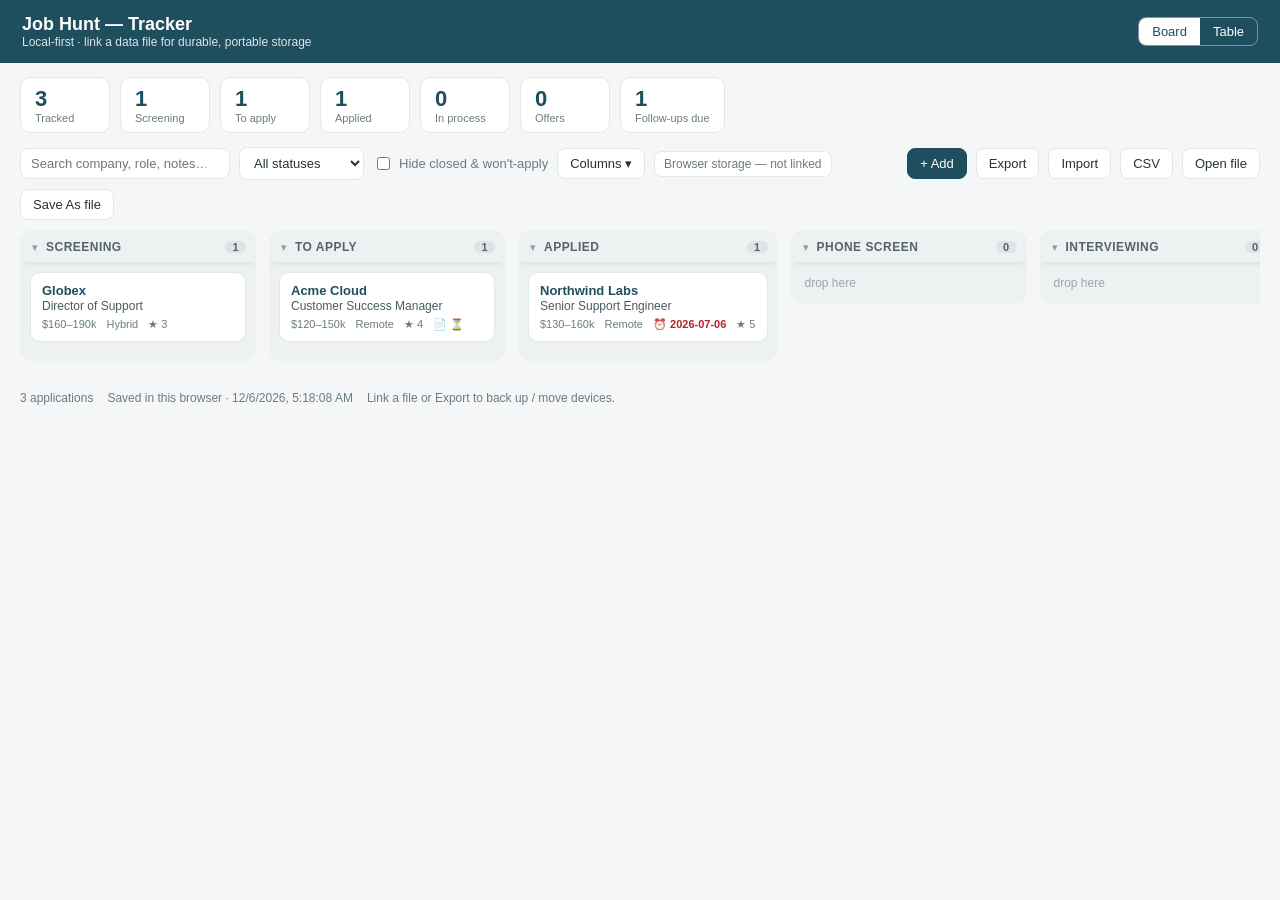
==== commit db99f4b0: "v0.1.9: collapsible + hideable board columns" ====
--- a/app/index.html
+++ b/app/index.html
@@ -37,8 +37,25 @@
 .board{display:flex;gap:13px;overflow-x:auto;padding-bottom:8px;align-items:flex-start}
 .col{background:#eef1f2;border-radius:12px;padding:10px;min-width:236px;max-width:260px;flex:0 0 auto;max-height:74vh;overflow-y:auto;transition:background .12s}
 .col.over{background:#d7e6ec;outline:2px dashed var(--ink2)}
-.col h2{margin:-10px -10px 10px;padding:10px 10px 8px;font-size:12px;text-transform:uppercase;letter-spacing:.04em;color:#54636b;display:flex;justify-content:space-between;align-items:center;position:sticky;top:-10px;z-index:5;background:inherit;border-radius:12px 12px 0 0;box-shadow:0 4px 6px -4px rgba(20,30,35,.15)}
+.col h2{margin:-10px -10px 10px;padding:10px 10px 8px;font-size:12px;text-transform:uppercase;letter-spacing:.04em;color:#54636b;display:flex;gap:6px;align-items:center;position:sticky;top:-10px;z-index:5;background:inherit;border-radius:12px 12px 0 0;box-shadow:0 4px 6px -4px rgba(20,30,35,.15)}
+.col h2 .colname{flex:1;overflow:hidden;text-overflow:ellipsis;white-space:nowrap}
 .col h2 .ct{background:#dde4e6;border-radius:10px;padding:0 7px;font-size:11px}
+.coltog{border:0;background:transparent;color:#8a99a0;cursor:pointer;font-size:11px;padding:0 2px;line-height:1;flex:none}
+.coltog:hover{color:var(--ink2)}
+.drophint{font-size:12px;color:#9aa7ac;padding:4px}
+/* collapsed column → thin vertical strip that still accepts drops */
+.col.collapsed{min-width:44px;max-width:44px;width:44px;padding:10px 4px;cursor:pointer}
+.col.collapsed .cardx,.col.collapsed .drophint{display:none}
+.col.collapsed h2{flex-direction:column;gap:9px;margin:-10px -4px 0;padding:10px 0 4px;box-shadow:none}
+.col.collapsed h2 .colname{flex:none;writing-mode:vertical-rl;text-orientation:mixed;letter-spacing:.08em;white-space:nowrap;max-height:150px}
+/* columns show/hide menu */
+.colwrap{position:relative}
+.colmenu{position:absolute;top:calc(100% + 6px);left:0;z-index:40;background:#fff;border:1px solid var(--line);border-radius:10px;box-shadow:0 10px 30px rgba(20,30,35,.18);padding:8px;min-width:210px;display:none}
+.colmenu.show{display:block}
+.colmenu .cm-hint{font-size:11px;color:var(--muted);padding:2px 8px 6px}
+.colmenu .cm-row{display:flex;align-items:center;gap:9px;padding:6px 8px;font-size:13px;border-radius:7px;cursor:pointer}
+.colmenu .cm-row:hover{background:#f2f6f7}
+.colmenu .cm-foot{border-top:1px solid var(--line);margin-top:6px;padding-top:8px;display:flex;justify-content:space-between;gap:8px}
 .cardx{background:#fff;border:1px solid var(--line);border-radius:10px;margin-bottom:9px;overflow:hidden;cursor:grab}
 .cardx[open]{cursor:default}
 .cardx>summary{list-style:none;padding:10px 11px}
@@ -105,6 +122,7 @@
     <input type="search" id="q" placeholder="Search company, role, notes…" oninput="render()">
     <select id="sf" onchange="render()"><option value="">All statuses</option></select>
     <label class="chk"><input type="checkbox" id="sc" onchange="render()"> Hide closed &amp; won't-apply</label>
+    <span class="colwrap" id="colwrap"><button class="btn" id="btnCols" type="button">Columns ▾</button><div class="colmenu" id="colmenu"></div></span>
     <span id="filestat" class="filechip">Browser storage</span>
     <span class="spacer"></span>
     <button class="btn" id="btnGen" style="display:none" onclick="genDocs()" title="Opens Claude — press ▶ in the Job Docs artifact to run the generator">⚡ Generate docs</button>
@@ -238,6 +256,26 @@
 
 let state={apps:[]};
 let view='board', sortKey=null, sortDir=1, editingId=null;
+let collapsedCols=new Set(), hiddenCols=new Set();
+function loadColPrefs(){
+  try{collapsedCols=new Set(JSON.parse(localStorage.getItem('jobhunt_collapsed_cols')||'[]'));}catch(e){collapsedCols=new Set();}
+  try{hiddenCols=new Set(JSON.parse(localStorage.getItem('jobhunt_hidden_cols')||'[]'));}catch(e){hiddenCols=new Set();}
+}
+function saveColPrefs(){try{localStorage.setItem('jobhunt_collapsed_cols',JSON.stringify([...collapsedCols]));localStorage.setItem('jobhunt_hidden_cols',JSON.stringify([...hiddenCols]));}catch(e){}}
+function toggleCollapse(key){if(collapsedCols.has(key))collapsedCols.delete(key);else collapsedCols.add(key);saveColPrefs();renderBoard(visible(state.apps));}
+function toggleHidden(key){if(hiddenCols.has(key))hiddenCols.delete(key);else hiddenCols.add(key);saveColPrefs();render();}
+function resetCols(){collapsedCols.clear();hiddenCols.clear();saveColPrefs();buildColMenu();render();}
+function buildColMenu(){
+  const m=document.getElementById('colmenu');if(!m)return;
+  let h='<div class="cm-hint">Show / hide columns</div>';
+  STAGES.forEach((s,i)=>{const shown=!hiddenCols.has(s.key);
+    h+=`<label class="cm-row"><input type="checkbox" ${shown?'checked':''} data-vis="${i}"><span style="flex:1">${esc(s.key)}</span></label>`;});
+  h+='<div class="cm-foot"><span class="minibtn" id="cmReset">Reset columns</span><span class="minibtn" id="cmClose">Done</span></div>';
+  m.innerHTML=h;
+  m.querySelectorAll('input[data-vis]').forEach(cb=>cb.addEventListener('change',()=>toggleHidden(STAGES[+cb.dataset.vis].key)));
+  document.getElementById('cmReset').addEventListener('click',resetCols);
+  document.getElementById('cmClose').addEventListener('click',()=>m.classList.remove('show'));
+}
 
 function uid(){return 'app-'+Date.now().toString(36)+Math.random().toString(36).slice(2,6);}
 function load(){
@@ -350,7 +388,9 @@
 function dueClass(d){return d&&d<=today?'due':'';}
 
 function setView(v){view=v;document.getElementById('vb').classList.toggle('on',v==='board');document.getElementById('vt').classList.toggle('on',v==='table');
-  document.getElementById('board').classList.toggle('hidden',v!=='board');document.getElementById('table').classList.toggle('hidden',v!=='table');render();}
+  document.getElementById('board').classList.toggle('hidden',v!=='board');document.getElementById('table').classList.toggle('hidden',v!=='table');
+  const cw=document.getElementById('colwrap');if(cw){cw.style.display=v==='board'?'':'none';if(v!=='board')document.getElementById('colmenu').classList.remove('show');}
+  render();}
 
 function initFilters(){const sel=document.getElementById('sf');const cur=sel.value;
   sel.innerHTML='<option value="">All statuses</option>'+ALL_STATUSES.map(s=>`<option ${s===cur?'selected':''}>${s}</option>`).join('');}
@@ -391,11 +431,14 @@
   </details>`;}
 
 function renderBoard(list){const hide=document.getElementById('sc').checked;
-  const stages=STAGES.filter(s=>!(s.hide&&hide));
+  const stages=STAGES.filter(s=>!(s.hide&&hide)).filter(s=>!hiddenCols.has(s.key));
   document.getElementById('board').innerHTML=stages.map(s=>{
     const items=list.filter(a=>stageOf(a.status)===s.key);
     if(s.key==='Screening')items.sort((x,y)=>(parseInt(y.fitScore)||0)-(parseInt(x.fitScore)||0));
-    return `<div class="col" data-col="${esc(s.key)}"><h2>${esc(s.key)}<span class="ct">${items.length}</span></h2>${items.map(card).join('')||'<div style="font-size:12px;color:#9aa7ac;padding:4px">drop here</div>'}</div>`;
+    const collapsed=collapsedCols.has(s.key);
+    const chev=collapsed?'▸':'▾';
+    const body=collapsed?'':(items.map(card).join('')||'<div class="drophint">drop here</div>');
+    return `<div class="col${collapsed?' collapsed':''}" data-col="${esc(s.key)}"><h2><button class="coltog" type="button" title="${collapsed?'Expand':'Collapse'} column">${chev}</button><span class="colname">${esc(s.key)}</span><span class="ct">${items.length}</span></h2>${body}</div>`;
   }).join('');
   wireDnD();}
 
@@ -412,7 +455,9 @@
       const a=state.apps.find(x=>x.id===id);
       if(a&&st&&stageOf(a.status)!==st.key){a.status=st.primary;save();render();}
     });
-  });}
+    if(col.classList.contains('collapsed'))col.addEventListener('click',e=>{if(e.target.closest('.coltog'))return;toggleCollapse(col.dataset.col);});
+  });
+  document.querySelectorAll('.coltog').forEach(b=>b.addEventListener('click',e=>{e.stopPropagation();toggleCollapse(b.closest('.col').dataset.col);}));}
 
 function renderTable(list){
   let items=visible(list);
@@ -594,9 +639,12 @@
 document.addEventListener('keydown',e=>{if(e.key==='Escape')closeEdit();});
 fillStatusSelect();
 load();
+loadColPrefs();
 initFilters();
 stamp();
 render();
+document.getElementById('btnCols').addEventListener('click',e=>{e.stopPropagation();const m=document.getElementById('colmenu');const open=!m.classList.contains('show');if(open)buildColMenu();m.classList.toggle('show',open);});
+document.addEventListener('click',e=>{if(!e.target.closest('#colwrap'))document.getElementById('colmenu').classList.remove('show');});
 initServerSync().then(ok=>{
   if(ok){initFilters();stamp();render();updateFileStatus();}
   else{initFileSync();}
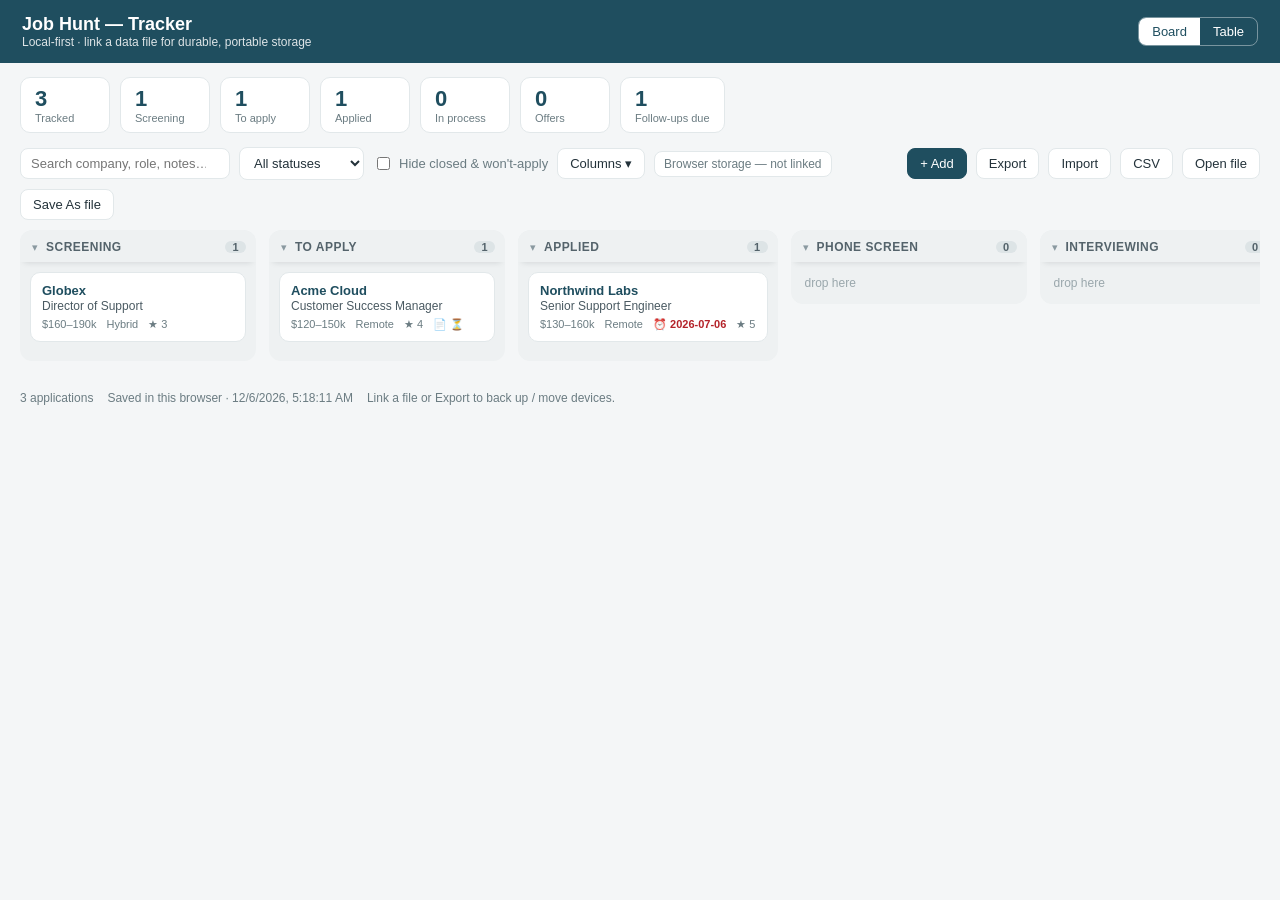
==== commit 4cbb02c1: "v0.1.10: card added-date + job-scrub dateAdded; drop Generate Docs button" ====
--- a/app/index.html
+++ b/app/index.html
@@ -63,6 +63,7 @@
 .cardx .co{font-size:13px;font-weight:700;color:var(--ink)}
 .cardx .ro{font-size:12px;color:#4a5a62;margin-top:1px}
 .cardx .meta{font-size:11px;color:var(--muted);margin-top:5px;display:flex;flex-wrap:wrap;gap:4px 10px}
+.cardx .meta .added{color:#5f7a86;font-weight:600}
 .cardx .body{padding:0 11px 11px;border-top:1px dashed var(--line);font-size:12px;color:#4a5660}
 .cardx .body p{margin:8px 0}
 .cardx.drag{opacity:.4}
@@ -125,7 +126,6 @@
     <span class="colwrap" id="colwrap"><button class="btn" id="btnCols" type="button">Columns ▾</button><div class="colmenu" id="colmenu"></div></span>
     <span id="filestat" class="filechip">Browser storage</span>
     <span class="spacer"></span>
-    <button class="btn" id="btnGen" style="display:none" onclick="genDocs()" title="Opens Claude — press ▶ in the Job Docs artifact to run the generator">⚡ Generate docs</button>
     <button class="btn primary" onclick="openEdit(null)">+ Add</button>
     <button class="btn" onclick="exportJSON()">Export</button>
     <button class="btn" onclick="document.getElementById('imp').click()">Import</button>
@@ -414,13 +414,15 @@
 
 
 function fitCls(v){const n=parseInt(v)||0;return n>=85?'fit-hi':n>=70?'fit-mid':'fit-lo';}
+function ageStr(d){if(!d)return '';const n=Math.round((Date.parse(today)-Date.parse(d))/86400000);
+  if(isNaN(n))return '';if(n<=0)return 'today';if(n===1)return 'yesterday';if(n<7)return n+' days ago';if(n<30)return Math.floor(n/7)+'w ago';if(n<365)return Math.floor(n/30)+'mo ago';return Math.floor(n/365)+'y ago';}
 function card(a){
   const link=a.url&&a.url.startsWith('http')?`<a class="btnlink" href="${esc(a.url)}" target="_blank" rel="noopener">Open posting ↗</a>`:'';
   return `<details class="cardx" draggable="true" data-id="${a.id}">
     <summary>
       <div class="co">${esc(a.company)}</div>
       <div class="ro">${esc(a.role)}</div>
-      <div class="meta">${a.salary?`<span>${esc(a.salary)}</span>`:''}${a.arrangement?`<span>${esc(a.arrangement)}</span>`:''}${a.nextFollowup?`<span class="${dueClass(a.nextFollowup)}">⏰ ${esc(a.nextFollowup)}</span>`:''}${a.fitScore?`<span class="fitb ${fitCls(a.fitScore)}">◎ ${esc(a.fitScore)}</span>`:''}${a.excitement?`<span>★ ${esc(a.excitement)}</span>`:''}${docBadge(a)}</div>
+      <div class="meta">${a.dateAdded?`<span class="added" title="Added ${esc(ageStr(a.dateAdded))}">＋ ${esc(a.dateAdded)}</span>`:''}${a.salary?`<span>${esc(a.salary)}</span>`:''}${a.arrangement?`<span>${esc(a.arrangement)}</span>`:''}${a.nextFollowup?`<span class="${dueClass(a.nextFollowup)}">⏰ ${esc(a.nextFollowup)}</span>`:''}${a.fitScore?`<span class="fitb ${fitCls(a.fitScore)}">◎ ${esc(a.fitScore)}</span>`:''}${a.excitement?`<span>★ ${esc(a.excitement)}</span>`:''}${docBadge(a)}</div>
     </summary>
     <div class="body">
       <p>${pill(a.status)}${a.dateApplied?` · applied ${esc(a.dateApplied)}`:''}${a.source?` · ${esc(a.source)}`:''}</p>
@@ -479,18 +481,8 @@
 function render(){
   const list=visible(state.apps);
   kpis(state.apps);
-  updateGenBtn();
   if(view==='board')renderBoard(list); else renderTable(state.apps);
 }
-function queuedDocs(){return state.apps.filter(a=>a.status==='To Apply'&&!hasDocs(a)&&!docMarkers(a).skip);}
-function updateGenBtn(){const b=document.getElementById('btnGen');if(!b)return;
-  const n=queuedDocs().length;
-  b.style.display=(serverMode&&n>0)?'':'none';
-  b.textContent='⚡ Generate docs ('+n+')';}
-function genDocs(){
-  fetch('claude').then(r=>r.json())
-    .then(j=>{toast(j.ok?'Claude is in front → open “Job Docs — Generate Now” in the Artifacts panel and press ▶':'⚠ '+(j.error||'Could not open Claude'),9000);})
-    .catch(()=>toast('⚠ Could not reach the tracker server.',5000));}
 
 /* ---------- documents (written by Claude, surfaced here) ---------- */
 /* The app does not generate anything. The hourly generator (Claude) writes
@@ -611,7 +603,7 @@
     lastContact:g('lastContact'),contact:g('contact'),resumeVersion:g('resumeVersion'),coverLetter:g('coverLetter'),
     source:g('source'),url:g('url'),notes:g('notes'),resumeLink:g('resumeLink'),coverLink:g('coverLink')};
   if(editingId){Object.assign(state.apps.find(x=>x.id===editingId),data);}
-  else{data.id=uid();state.apps.unshift(data);editingId=data.id;}
+  else{data.id=uid();data.dateAdded=today;state.apps.unshift(data);editingId=data.id;}
   save();return editingId;
 }
 function saveEdit(){if(persistForm()){closeEdit();render();}}
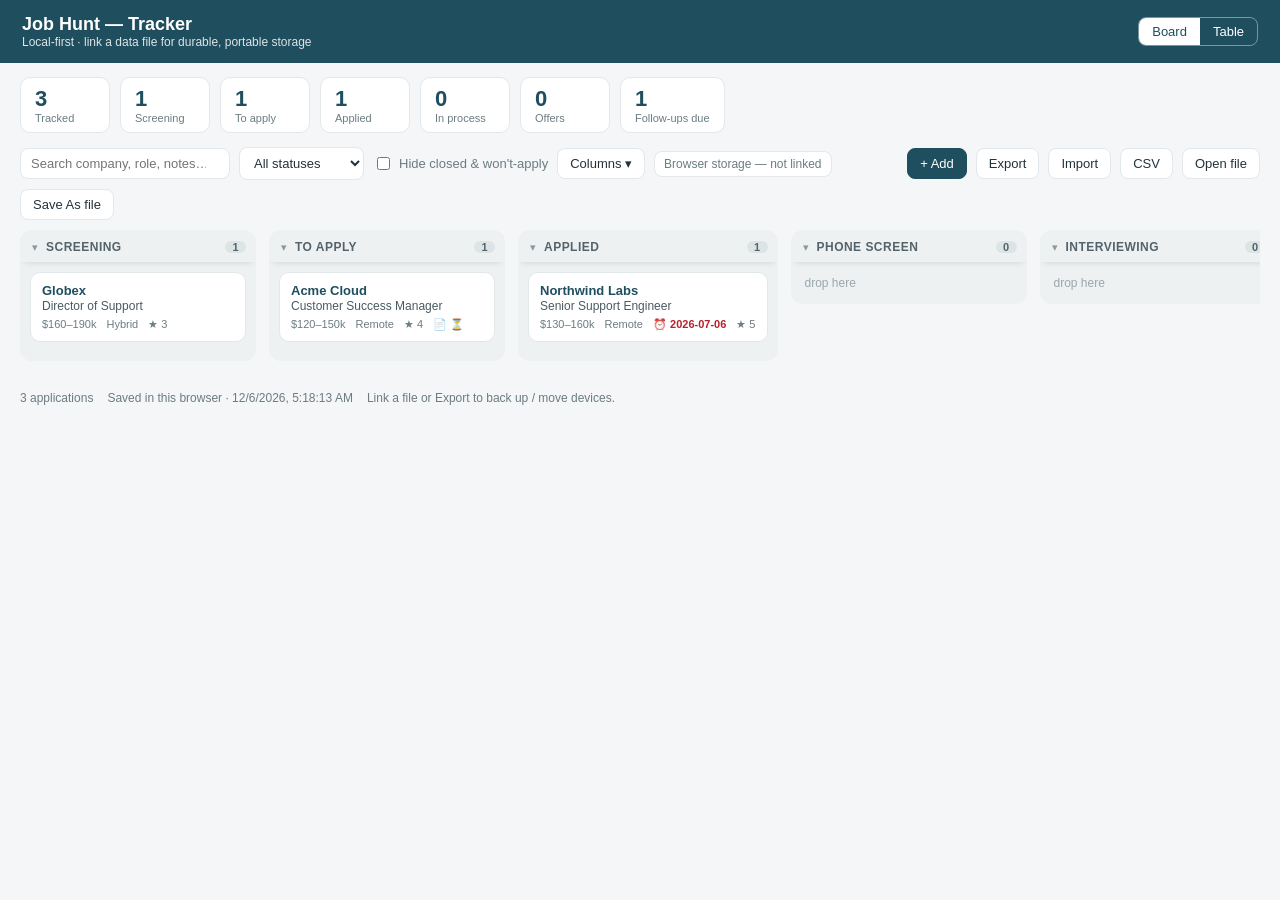
==== commit 5a5bbf9b: "Follow-up loop: auto-stamp dateApplied/nextFollowup on Applied; reply-monitor 14-day nudge sweep; se" ====
--- a/app/index.html
+++ b/app/index.html
@@ -253,6 +253,11 @@
 const PC={"Researching":"#9aa7ac","Screening":"#6f8b9b","To Apply":"#c79a3a","Applied":"#2c7a93","Phone Screen":"#3a86b0","Interviewing":"#1F4E5F","Take-home":"#5e60ce","Final Round":"#3a0ca3","Offer":"#2a9d4a","Accepted":"#137a37","Rejected":"#b4232a","Withdrawn":"#8d99ae","Ghosted":"#6b7c82","Won't Apply":"#8d99ae"};
 const HIDDEN=['Rejected','Withdrawn','Ghosted',"Won't Apply"];
 const today=new Date().toISOString().slice(0,10);
+function stampApplied(a){ // when a card lands in Applied, stamp the date + a 7-day follow-up
+  if(!a||a.status!=='Applied')return;
+  if(!a.dateApplied)a.dateApplied=today;
+  if(!a.nextFollowup){const d=new Date(a.dateApplied+'T12:00:00');d.setDate(d.getDate()+7);a.nextFollowup=d.toISOString().slice(0,10);}
+}
 
 let state={apps:[]};
 let view='board', sortKey=null, sortDir=1, editingId=null;
@@ -455,7 +460,7 @@
     col.addEventListener('drop',e=>{e.preventDefault();col.classList.remove('over');
       const id=e.dataTransfer.getData('text/plain');const st=STAGES.find(x=>x.key===col.dataset.col);
       const a=state.apps.find(x=>x.id===id);
-      if(a&&st&&stageOf(a.status)!==st.key){a.status=st.primary;save();render();}
+      if(a&&st&&stageOf(a.status)!==st.key){a.status=st.primary;stampApplied(a);save();render();}
     });
     if(col.classList.contains('collapsed'))col.addEventListener('click',e=>{if(e.target.closest('.coltog'))return;toggleCollapse(col.dataset.col);});
   });
@@ -604,6 +609,7 @@
     source:g('source'),url:g('url'),notes:g('notes'),resumeLink:g('resumeLink'),coverLink:g('coverLink')};
   if(editingId){Object.assign(state.apps.find(x=>x.id===editingId),data);}
   else{data.id=uid();data.dateAdded=today;state.apps.unshift(data);editingId=data.id;}
+  stampApplied(state.apps.find(x=>x.id===editingId));
   save();return editingId;
 }
 function saveEdit(){if(persistForm()){closeEdit();render();}}
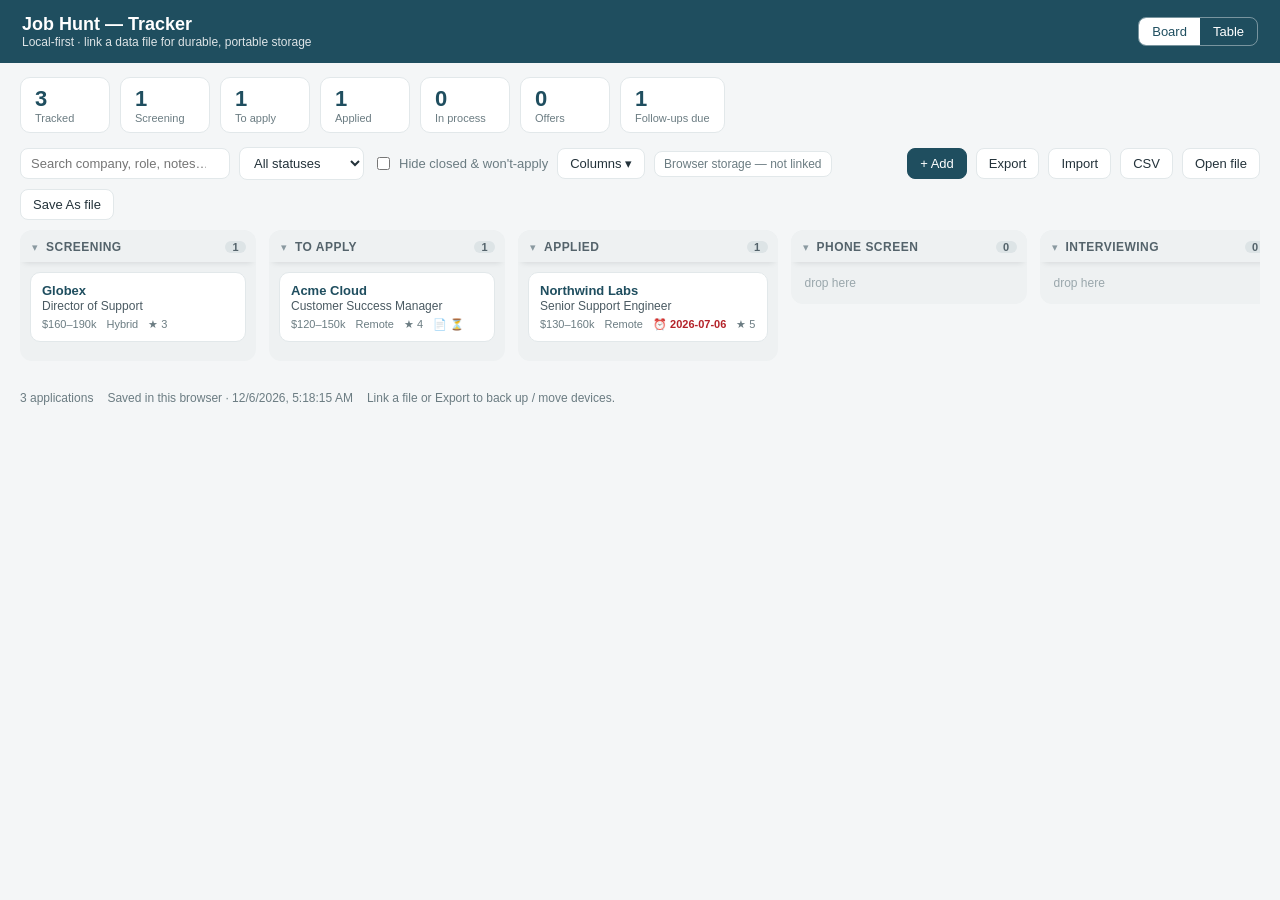
==== commit 098e7365: "v0.2.0: application docs as text-based PDF, organized per company - generate-docs writes each role r" ====
--- a/app/index.html
+++ b/app/index.html
@@ -491,8 +491,8 @@
 
 /* ---------- documents (written by Claude, surfaced here) ---------- */
 /* The app does not generate anything. The hourly generator (Claude) writes
-   drafts into this app's data (resumeMD/coverMD) plus .docx files in
-   Resume/Tailored + Cover Letters/Tailored, and stamps the outcome into
+   drafts into this app's data (resumeMD/coverMD) plus PDF files in
+   Applications/<Company>/ folders, and stamps the outcome into
    notes as [docs: generated …] or [docs: skipped … — reason]. The cards
    surface that state below. */
 function hasDocs(a){return !!(a.resumeMD||a.coverMD||a.resumeLink||a.coverLink);}
@@ -523,7 +523,7 @@
   const md=which==='resume'?a.resumeMD:a.coverMD;
   const label=which==='resume'?'📄 Résumé':'✉ Cover letter';
   if(md){let h=`<span class="minibtn" onclick="openDoc('${a.id}','${which}')" title="View Claude-written draft">${label}</span>`;
-    if(serverMode)h+=`<span class="minibtn" onclick="revealDoc('${a.id}','${which}')" title="Show the .docx in your file manager — drag it straight into the application">📂</span>`;
+    if(serverMode)h+=`<span class="minibtn" onclick="revealDoc('${a.id}','${which}')" title="Show the file in your file manager — drag it straight into the application">📂</span>`;
     else h+=`<span class="minibtn" onclick="downloadDoc('${a.id}','${which}')" title="Download .md">⬇</span>`;
     return h;}
   if(ext)return `<a class="btnlink" href="${esc(ext)}" target="_blank" rel="noopener">${label} ↗</a>`;
@@ -531,9 +531,10 @@
 }
 function revealDoc(id,which){const a=state.apps.find(x=>x.id===id);if(!a)return;
   const kind=which==='resume'?'Resume':'Cover Letter';
+  const stamped=which==='resume'?a.resumePath:a.coverPath;
   const folder=which==='resume'?'Resume/Tailored':'Cover Letters/Tailored';
   const name=((a.company||'')+' - '+(a.role||'')+' - '+kind+'.docx').replace(/[\/:]/g,'');
-  fetch('reveal?path='+encodeURIComponent(folder+'/'+name))
+  fetch('reveal?path='+encodeURIComponent(stamped||(folder+'/'+name)))
     .then(r=>r.json())
     .then(j=>{if(!j.ok)toast('⚠ '+(j.error||'Could not reveal file'));else if(j.note)toast(j.note);})
     .catch(()=>toast('⚠ Could not reach the tracker server.'));
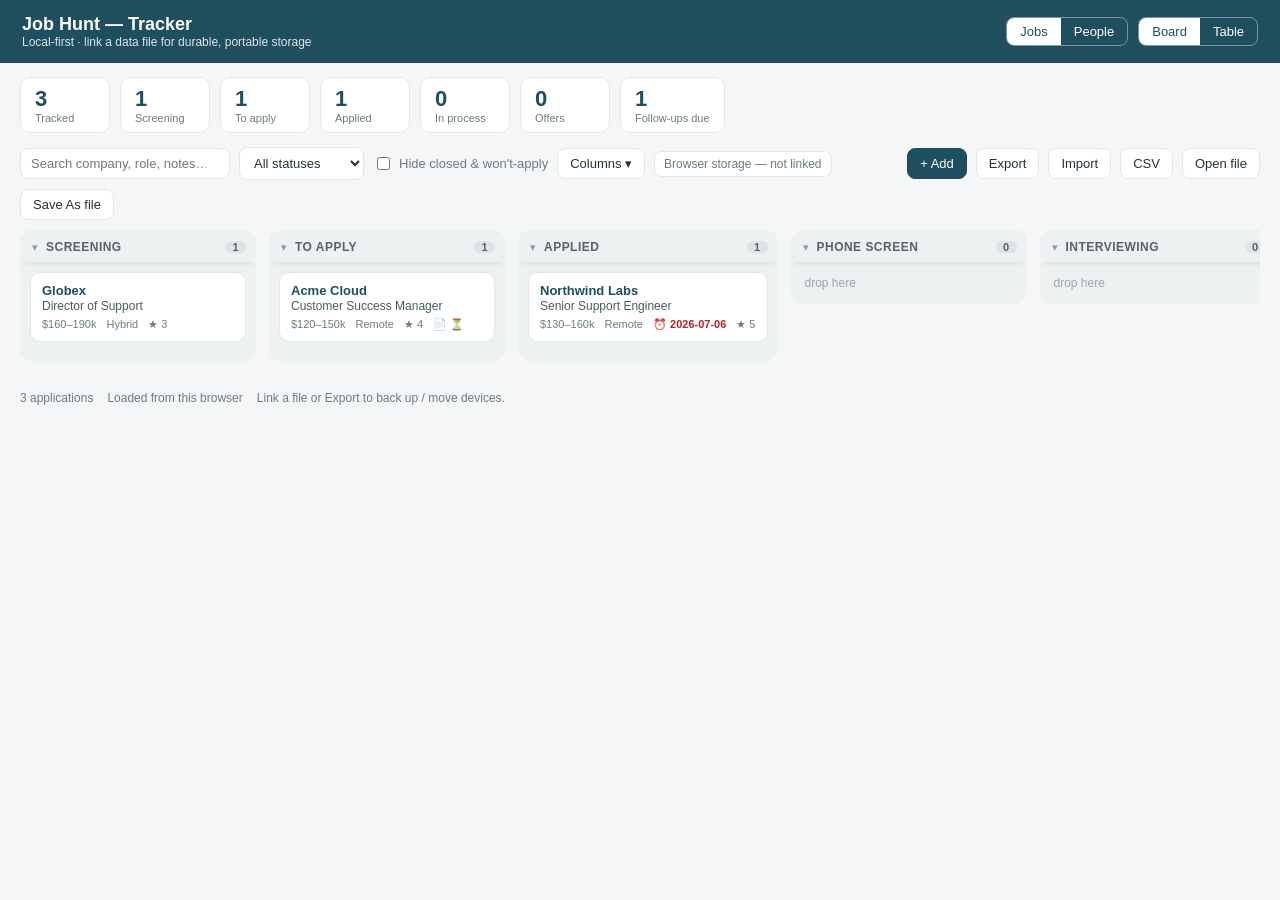
==== commit c8d9f846: "v0.3.0: People tab and optional LinkedIn referral outreach Adds a Jobs | People switch to the tracke" ====
--- a/app/index.html
+++ b/app/index.html
@@ -109,11 +109,13 @@
 #toast.show{opacity:1;transform:translateX(-50%) translateY(0)}
 .fitb{font-weight:600}.fit-hi{color:#2e8b57}.fit-mid{color:#c79a3a}.fit-lo{color:#9aa7ac}
 </style>
+<link rel="stylesheet" href="people.css">
 </head>
 <body>
 <header>
   <div><h1>Job Hunt — Tracker</h1><div class="sub">Local-first · link a data file for durable, portable storage</div></div>
   <div style="display:flex;gap:10px;align-items:center">
+    <div class="seg"><button id="dj" class="on" onclick="setDataset('jobs')">Jobs</button><button id="dp" onclick="setDataset('people')">People</button></div>
     <div class="seg"><button id="vb" class="on" onclick="setView('board')">Board</button><button id="vt" onclick="setView('table')">Table</button></div>
   </div>
 </header>
@@ -122,14 +124,14 @@
   <div class="controls">
     <input type="search" id="q" placeholder="Search company, role, notes…" oninput="render()">
     <select id="sf" onchange="render()"><option value="">All statuses</option></select>
-    <label class="chk"><input type="checkbox" id="sc" onchange="render()"> Hide closed &amp; won't-apply</label>
+    <label class="chk" id="lblHide"><input type="checkbox" id="sc" onchange="render()"> Hide closed &amp; won't-apply</label>
     <span class="colwrap" id="colwrap"><button class="btn" id="btnCols" type="button">Columns ▾</button><div class="colmenu" id="colmenu"></div></span>
     <span id="filestat" class="filechip">Browser storage</span>
     <span class="spacer"></span>
-    <button class="btn primary" onclick="openEdit(null)">+ Add</button>
-    <button class="btn" onclick="exportJSON()">Export</button>
-    <button class="btn" onclick="document.getElementById('imp').click()">Import</button>
-    <button class="btn" onclick="exportCSV()">CSV</button>
+    <button class="btn primary" id="btnAdd" onclick="addClicked()">+ Add</button>
+    <button class="btn" id="btnExport" onclick="exportJSON()">Export</button>
+    <button class="btn" id="btnImport" onclick="document.getElementById('imp').click()">Import</button>
+    <button class="btn" id="btnCsv" onclick="exportCSV()">CSV</button>
     <button class="btn" id="btnOpen" onclick="linkOpen()" style="display:none">Open file</button>
     <button class="btn" id="btnSaveAs" onclick="linkNew()" style="display:none">Save As file</button>
     <button class="btn" id="btnUnlink" onclick="unlinkFile()" style="display:none">Unlink</button>
@@ -138,6 +140,7 @@
   </div>
   <div id="board" class="board"></div>
   <div id="table" class="hidden"></div>
+  <div id="people" class="hidden"></div>
   <footer id="foot"></footer>
 </div>
 
@@ -260,7 +263,7 @@
 }
 
 let state={apps:[]};
-let view='board', sortKey=null, sortDir=1, editingId=null;
+let view='board', dataset='jobs', sortKey=null, sortDir=1, editingId=null;
 let collapsedCols=new Set(), hiddenCols=new Set();
 function loadColPrefs(){
   try{collapsedCols=new Set(JSON.parse(localStorage.getItem('jobhunt_collapsed_cols')||'[]'));}catch(e){collapsedCols=new Set();}
@@ -290,11 +293,13 @@
   state.apps.forEach(a=>{if(!a.id)a.id=uid();});
 }
 function cacheLocal(){try{localStorage.setItem(KEY,JSON.stringify(state.apps));}catch(e){}}
-function save(){cacheLocal();stamp();if(serverMode){persistServer();}else{persistFile();}}
+let jobsSavedAt=null; // shown in the footer; only a real save updates it
+function save(){cacheLocal();jobsSavedAt=new Date();stamp();if(serverMode){persistServer();}else{persistFile();}}
 function stamp(){const f=document.getElementById('foot');const n=state.apps.length;
-  const where=serverMode?'Saved to data.json':usingFile&&fileHandle?('Saved to '+fileHandle.name):'Saved in this browser';
+  const target=serverMode?'data.json':usingFile&&fileHandle?fileHandle.name:'this browser';
+  const where=jobsSavedAt?`Saved to ${target} · ${jobsSavedAt.toLocaleString()}`:`Loaded from ${target}`;
   const tip=serverMode?'Local server owns the file · rolling backups in backups/.':usingFile?'Backed by a file on disk.':'Link a file or Export to back up / move devices.';
-  f.innerHTML=`<span>${n} applications</span><span>${where} · ${new Date().toLocaleString()}</span><span>${tip}</span>`;}
+  f.innerHTML=`<span>${n} application${n===1?'':'s'}</span><span>${where}</span><span>${tip}</span>`;}
 
 /* ---------- Local server sync (server.py) ----------
    When the app is served by server.py, the server owns data.json:
@@ -392,10 +397,28 @@
 function stageOf(s){for(const st of STAGES){if(st.match.includes(s))return st.key;}return 'Screening';}
 function dueClass(d){return d&&d<=today?'due':'';}
 
-function setView(v){view=v;document.getElementById('vb').classList.toggle('on',v==='board');document.getElementById('vt').classList.toggle('on',v==='table');
-  document.getElementById('board').classList.toggle('hidden',v!=='board');document.getElementById('table').classList.toggle('hidden',v!=='table');
-  const cw=document.getElementById('colwrap');if(cw){cw.style.display=v==='board'?'':'none';if(v!=='board')document.getElementById('colmenu').classList.remove('show');}
-  render();}
+// Two independent switches: which data (Jobs | People) and which layout (Board | Table).
+function applyChrome(){const P=dataset==='people';
+  document.getElementById('dj').classList.toggle('on',!P);document.getElementById('dp').classList.toggle('on',P);
+  document.getElementById('vb').classList.toggle('on',view==='board');document.getElementById('vt').classList.toggle('on',view==='table');
+  document.getElementById('board').classList.toggle('hidden',P||view!=='board');document.getElementById('table').classList.toggle('hidden',P||view!=='table');document.getElementById('people').classList.toggle('hidden',!P);
+  const showCols=!P&&view==='board';const cw=document.getElementById('colwrap');if(cw){cw.style.display=showCols?'':'none';if(!showCols)document.getElementById('colmenu').classList.remove('show');}
+  // Job-only controls act on data.json, so they're hidden for People (which has its own stat cards).
+  ['kpis','sf','lblHide','btnExport','btnImport','btnCsv'].forEach(id=>{document.getElementById(id).style.display=P?'none':'';});
+  document.getElementById('btnAdd').textContent=P?'+ Add person':'+ Add';
+  document.getElementById('q').placeholder=P?'Search people…':'Search company, role, notes…';
+  if(!P){stamp();updateFileStatus();}
+  writeHash();}
+// The URL remembers Jobs|People and Board|Table (#jobs, #people, #people/table…),
+// so a refresh, bookmark or new tab opens the same screen.
+function readHash(){const [d,v]=location.hash.slice(1).split('/');dataset=d==='people'?'people':'jobs';view=v==='table'?'table':'board';}
+function writeHash(){const h='#'+dataset+(view==='table'?'/table':'');if(location.hash!==h)history.replaceState(null,'',h);}
+window.addEventListener('hashchange',()=>{const d=dataset;readHash();const nd=dataset;dataset=d;if(nd!==d)setDataset(nd);else{applyChrome();render();}});
+function setView(v){view=v;applyChrome();render();}
+// Jobs and People keep separate search text, so a jobs search doesn't silently filter people.
+const searchByDataset={};
+function setDataset(d){const q=document.getElementById('q');searchByDataset[dataset]=q.value;dataset=d;q.value=searchByDataset[d]||'';applyChrome();render();}
+function addClicked(){if(dataset==='people'&&window.People)People.openAdd();else openEdit(null);}
 
 function initFilters(){const sel=document.getElementById('sf');const cur=sel.value;
   sel.innerHTML='<option value="">All statuses</option>'+ALL_STATUSES.map(s=>`<option ${s===cur?'selected':''}>${s}</option>`).join('');}
@@ -427,7 +450,7 @@
     <summary>
       <div class="co">${esc(a.company)}</div>
       <div class="ro">${esc(a.role)}</div>
-      <div class="meta">${a.dateAdded?`<span class="added" title="Added ${esc(ageStr(a.dateAdded))}">＋ ${esc(a.dateAdded)}</span>`:''}${a.salary?`<span>${esc(a.salary)}</span>`:''}${a.arrangement?`<span>${esc(a.arrangement)}</span>`:''}${a.nextFollowup?`<span class="${dueClass(a.nextFollowup)}">⏰ ${esc(a.nextFollowup)}</span>`:''}${a.fitScore?`<span class="fitb ${fitCls(a.fitScore)}">◎ ${esc(a.fitScore)}</span>`:''}${a.excitement?`<span>★ ${esc(a.excitement)}</span>`:''}${docBadge(a)}</div>
+      <div class="meta">${a.dateAdded?`<span class="added" title="Added ${esc(ageStr(a.dateAdded))}">＋ ${esc(a.dateAdded)}</span>`:''}${a.salary?`<span>${esc(a.salary)}</span>`:''}${a.arrangement?`<span>${esc(a.arrangement)}</span>`:''}${a.nextFollowup?`<span class="${dueClass(a.nextFollowup)}">⏰ ${esc(a.nextFollowup)}</span>`:''}${a.fitScore?`<span class="fitb ${fitCls(a.fitScore)}">◎ ${esc(a.fitScore)}</span>`:''}${a.excitement?`<span>★ ${esc(a.excitement)}</span>`:''}${docBadge(a)}${window.People?People.badge(a):''}</div>
     </summary>
     <div class="body">
       <p>${pill(a.status)}${a.dateApplied?` · applied ${esc(a.dateApplied)}`:''}${a.source?` · ${esc(a.source)}`:''}</p>
@@ -486,7 +509,8 @@
 function render(){
   const list=visible(state.apps);
   kpis(state.apps);
-  if(view==='board')renderBoard(list); else renderTable(state.apps);
+  if(dataset==='people'){if(window.People)People.view(view);}
+  else if(view==='board')renderBoard(list); else renderTable(state.apps);
 }
 
 /* ---------- documents (written by Claude, surfaced here) ---------- */
@@ -640,14 +664,19 @@
 load();
 loadColPrefs();
 initFilters();
+readHash();
+applyChrome();
 stamp();
 render();
 document.getElementById('btnCols').addEventListener('click',e=>{e.stopPropagation();const m=document.getElementById('colmenu');const open=!m.classList.contains('show');if(open)buildColMenu();m.classList.toggle('show',open);});
 document.addEventListener('click',e=>{if(!e.target.closest('#colwrap'))document.getElementById('colmenu').classList.remove('show');});
-initServerSync().then(ok=>{
+window.syncReady=initServerSync().then(ok=>{
   if(ok){initFilters();stamp();render();updateFileStatus();}
   else{initFileSync();}
+  return ok;
 });
 </script>
+<script src="people-core.js"></script>
+<script src="people.js"></script>
 </body>
 </html>
--- a/app/people.css
+++ b/app/people.css
@@ -0,0 +1,44 @@
+/* People tab (referral contacts). Uses the tracker's tokens from index.html. */
+/* Stat cards reuse .kpis/.kpi from index.html; a colour edge shows only when a limit is set. */
+#people .kpi.ok{border-left:4px solid #2f8f5b}
+#people .kpi.warn{border-left:4px solid #d08a1e}
+#people .kpi.full{border-left:4px solid #c0392b}
+#people .pwarn{background:#fff7e6;border:1px solid #f0d9a8;border-radius:8px;padding:8px 12px;margin:0 0 12px;font-size:13px}
+#people .pfilter{background:var(--card);border:1px solid var(--line);border-radius:8px;padding:8px 12px;margin:0 0 12px;font-size:13px;display:flex;gap:10px;align-items:center}
+.pboard{display:flex;gap:13px;overflow-x:auto;padding-bottom:8px;align-items:flex-start}
+.pcol{background:#eef1f2;border-radius:12px;padding:10px;min-width:236px;max-width:260px;flex:0 0 auto;max-height:74vh;overflow-y:auto}
+.pcol.over{background:#d7e6ec;outline:2px dashed var(--ink2)}
+.pcol.collapsed{min-width:0}
+.pcol h2{margin:0 0 10px;font-size:12px;text-transform:uppercase;letter-spacing:.04em;color:#54636b;display:flex;gap:6px;align-items:center}
+.pcol h2 .pcolname{flex:1}
+.pcol h2 .ct{background:#dde4e6;border-radius:10px;padding:0 7px;font-size:11px}
+.ptog{border:0;background:none;cursor:pointer;color:inherit;padding:0;font-size:12px}
+.pcard{background:var(--card);border:1px solid var(--line);border-radius:10px;margin-bottom:9px;padding:9px 11px}
+.pcard summary{list-style:none;cursor:pointer}
+.pcard summary::-webkit-details-marker{display:none}
+.pname{font-weight:600;font-size:14px}
+.pnote{color:var(--gold)}
+.ptitle{font-size:12px;color:var(--muted);margin-top:2px}
+.pmeta{display:flex;gap:6px;flex-wrap:wrap;margin-top:6px;font-size:11px;align-items:center}
+.prel{background:#e8eef0;color:#3d5560;border-radius:10px;padding:1px 8px}
+.prel.warm{background:#fdecd2;color:#8a5a12;font-weight:600}
+.plike{color:var(--ink2);font-variant-numeric:tabular-nums}
+.pbody{margin-top:8px;font-size:12px;display:flex;flex-direction:column;gap:6px}
+.pbody p{margin:0}
+.pbody .rowbtns{margin-top:0}
+.proles,.pnotes{color:var(--muted)}
+.pbody textarea{width:100%;box-sizing:border-box;min-height:64px;font:inherit;font-size:12px;border:1px solid var(--line);border-radius:6px;padding:6px}
+.pcount{font-size:11px;color:var(--muted);text-align:right;font-variant-numeric:tabular-nums}
+.pcount.over{color:#c0392b}
+.ptoggle{display:flex;gap:6px;align-items:center}
+.ptoggle em{color:var(--muted)}
+.pattach{display:flex;gap:6px;align-items:center;flex-wrap:wrap}
+.pfile{font-size:11px}
+.pfile.missing{color:#b0621a}
+.pmove,.pattach select{font-size:12px;padding:3px 6px;border:1px solid var(--line);border-radius:6px;background:#fff}
+.pbadge{background:#e6f0f3;color:var(--ink);border-radius:10px;padding:1px 7px;cursor:pointer}
+.pbadge:hover{background:#d2e4ea}
+#people .ptable{overflow-x:auto}
+#people .ptable td{white-space:nowrap}
+#pmodal .field.pcheck{justify-content:flex-end}
+#pmodal .ptoggle{display:flex;gap:6px;align-items:center;text-transform:none;letter-spacing:0;font-size:13px;color:var(--text)}
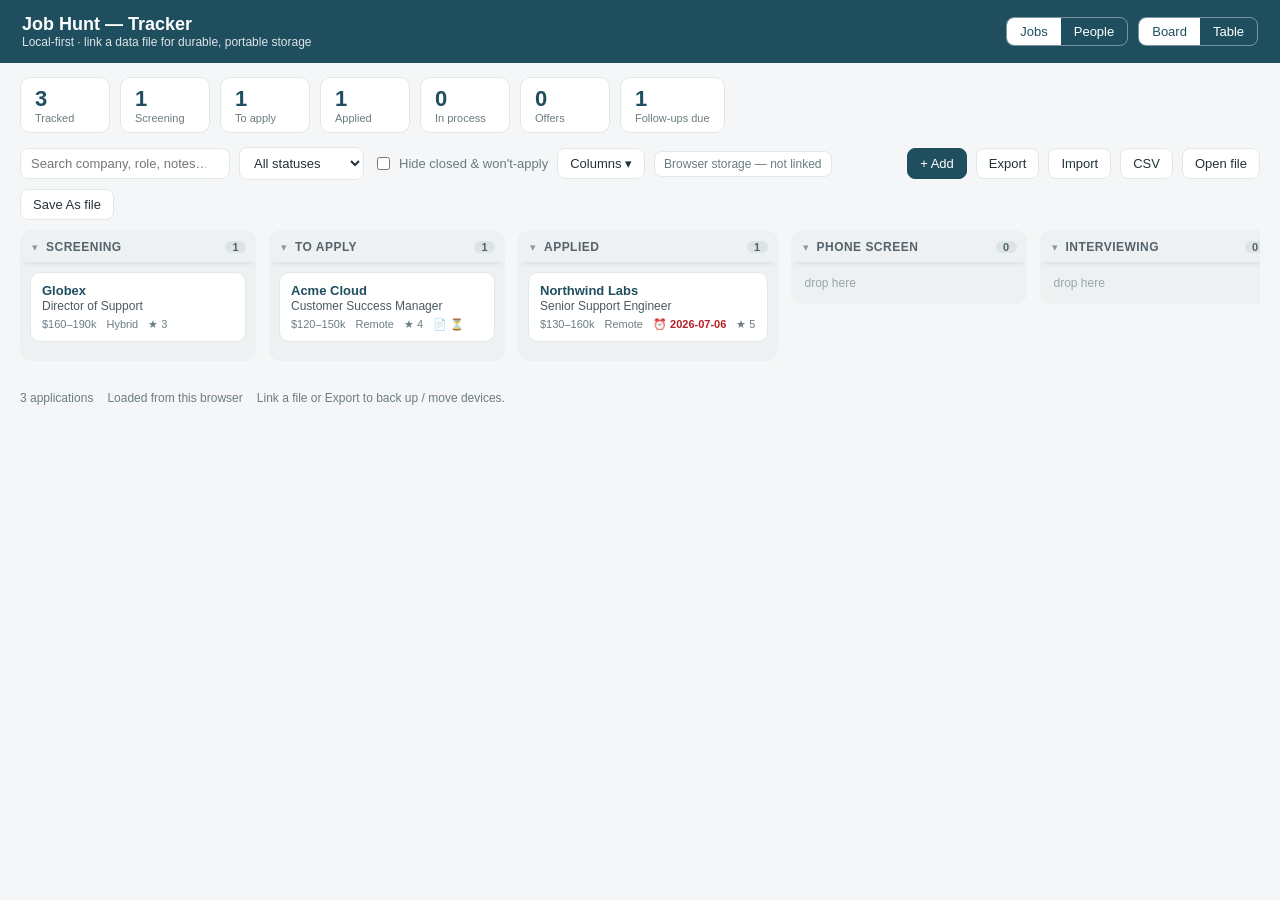
==== commit c2be5adb: "Keep data in Data/ apart from the app; jobs conflict checks; optional hosting storage.py owns where " ====
--- a/app/index.html
+++ b/app/index.html
@@ -298,7 +298,7 @@
 function stamp(){const f=document.getElementById('foot');const n=state.apps.length;
   const target=serverMode?'data.json':usingFile&&fileHandle?fileHandle.name:'this browser';
   const where=jobsSavedAt?`Saved to ${target} · ${jobsSavedAt.toLocaleString()}`:`Loaded from ${target}`;
-  const tip=serverMode?'Local server owns the file · rolling backups in backups/.':usingFile?'Backed by a file on disk.':'Link a file or Export to back up / move devices.';
+  const tip=serverMode?'Server owns the file · rolling backups in Data/backups/.':usingFile?'Backed by a file on disk.':'Link a file or Export to back up / move devices.';
   f.innerHTML=`<span>${n} application${n===1?'':'s'}</span><span>${where}</span><span>${tip}</span>`;}
 
 /* ---------- Local server sync (server.py) ----------
@@ -306,13 +306,14 @@
    reads on load, atomic writes on every change, rolling backups.
    Detected via /health; when absent (file://, GitHub Pages) the app
    falls back to the File System Access API / localStorage below. */
-let serverMode=false, srvWriting=false, srvPending=false;
+let serverMode=false, srvWriting=false, srvPending=false, dataRevision='';
 async function initServerSync(){
   try{
     const h=await fetch('health',{cache:'no-store'});if(!h.ok)return false;
     const hj=await h.json();if(!hj.ok)return false;
     const r=await fetch('data.json',{cache:'no-store'});if(!r.ok)return false;
     const data=await r.json();if(!Array.isArray(data))return false;
+    dataRevision=r.headers.get('X-Data-Revision')||'';
     serverMode=true;state.apps=data;state.apps.forEach(a=>{if(!a.id)a.id=uid();});
     cacheLocal();return true;
   }catch(e){return false;}
@@ -322,14 +323,41 @@
   if(srvWriting){srvPending=true;return;}
   srvWriting=true;
   try{
-    const r=await fetch('save',{method:'POST',headers:{'Content-Type':'application/json'},body:JSON.stringify(state.apps)});
+    const r=await fetch('save',{method:'POST',headers:{'Content-Type':'application/json','X-Base-Revision':dataRevision},body:JSON.stringify(state.apps)});
+    const j=await r.json().catch(()=>({}));
+    if(r.status===409){
+      // Someone else saved first (a Claude run, another tab, or the copy on GitHub).
+      srvWriting=false;srvPending=false;
+      await reloadFromServer();
+      toast('Jobs changed elsewhere (a Claude run or another device?) — reloaded the latest. Please redo your last change.');
+      return;
+    }
     if(!r.ok)throw new Error('HTTP '+r.status);
+    if(j.revision)dataRevision=j.revision;
+    if(j.syncWarning)toast('⚠ Saved here, but not yet to GitHub — it will retry on the next save.');
   }catch(e){
     toast('⚠ Save to data.json failed — edits are cached in this browser only. Is the tracker server running?');
   }
   srvWriting=false;
   if(srvPending){srvPending=false;persistServer();}
 }
+/* Re-read data.json if it changed since we loaded it — on a 409, and when the
+   tab comes back into view, so a tab left open picks up a scrub or reply check
+   that ran meanwhile (and, on a hosted copy, saves from other devices). */
+async function reloadFromServer(){
+  if(!serverMode)return;
+  try{
+    const r=await fetch('data.json',{cache:'no-store'});if(!r.ok)return;
+    const rev=r.headers.get('X-Data-Revision')||'';
+    if(rev&&rev===dataRevision)return;
+    const data=await r.json();if(!Array.isArray(data))return;
+    dataRevision=rev;state.apps=data;state.apps.forEach(a=>{if(!a.id)a.id=uid();});
+    cacheLocal();initFilters();render();
+  }catch(e){}
+}
+function maybeReloadJobs(){if(serverMode&&!srvWriting&&!srvPending&&!editingId)reloadFromServer();}
+document.addEventListener('visibilitychange',()=>{if(document.visibilityState==='visible')maybeReloadJobs();});
+window.addEventListener('focus',maybeReloadJobs);
 function openExternal(url){
   if(serverMode){fetch('open?url='+encodeURIComponent(url)).catch(()=>window.open(url,'_blank'));}
   else{window.open(url,'_blank');}
